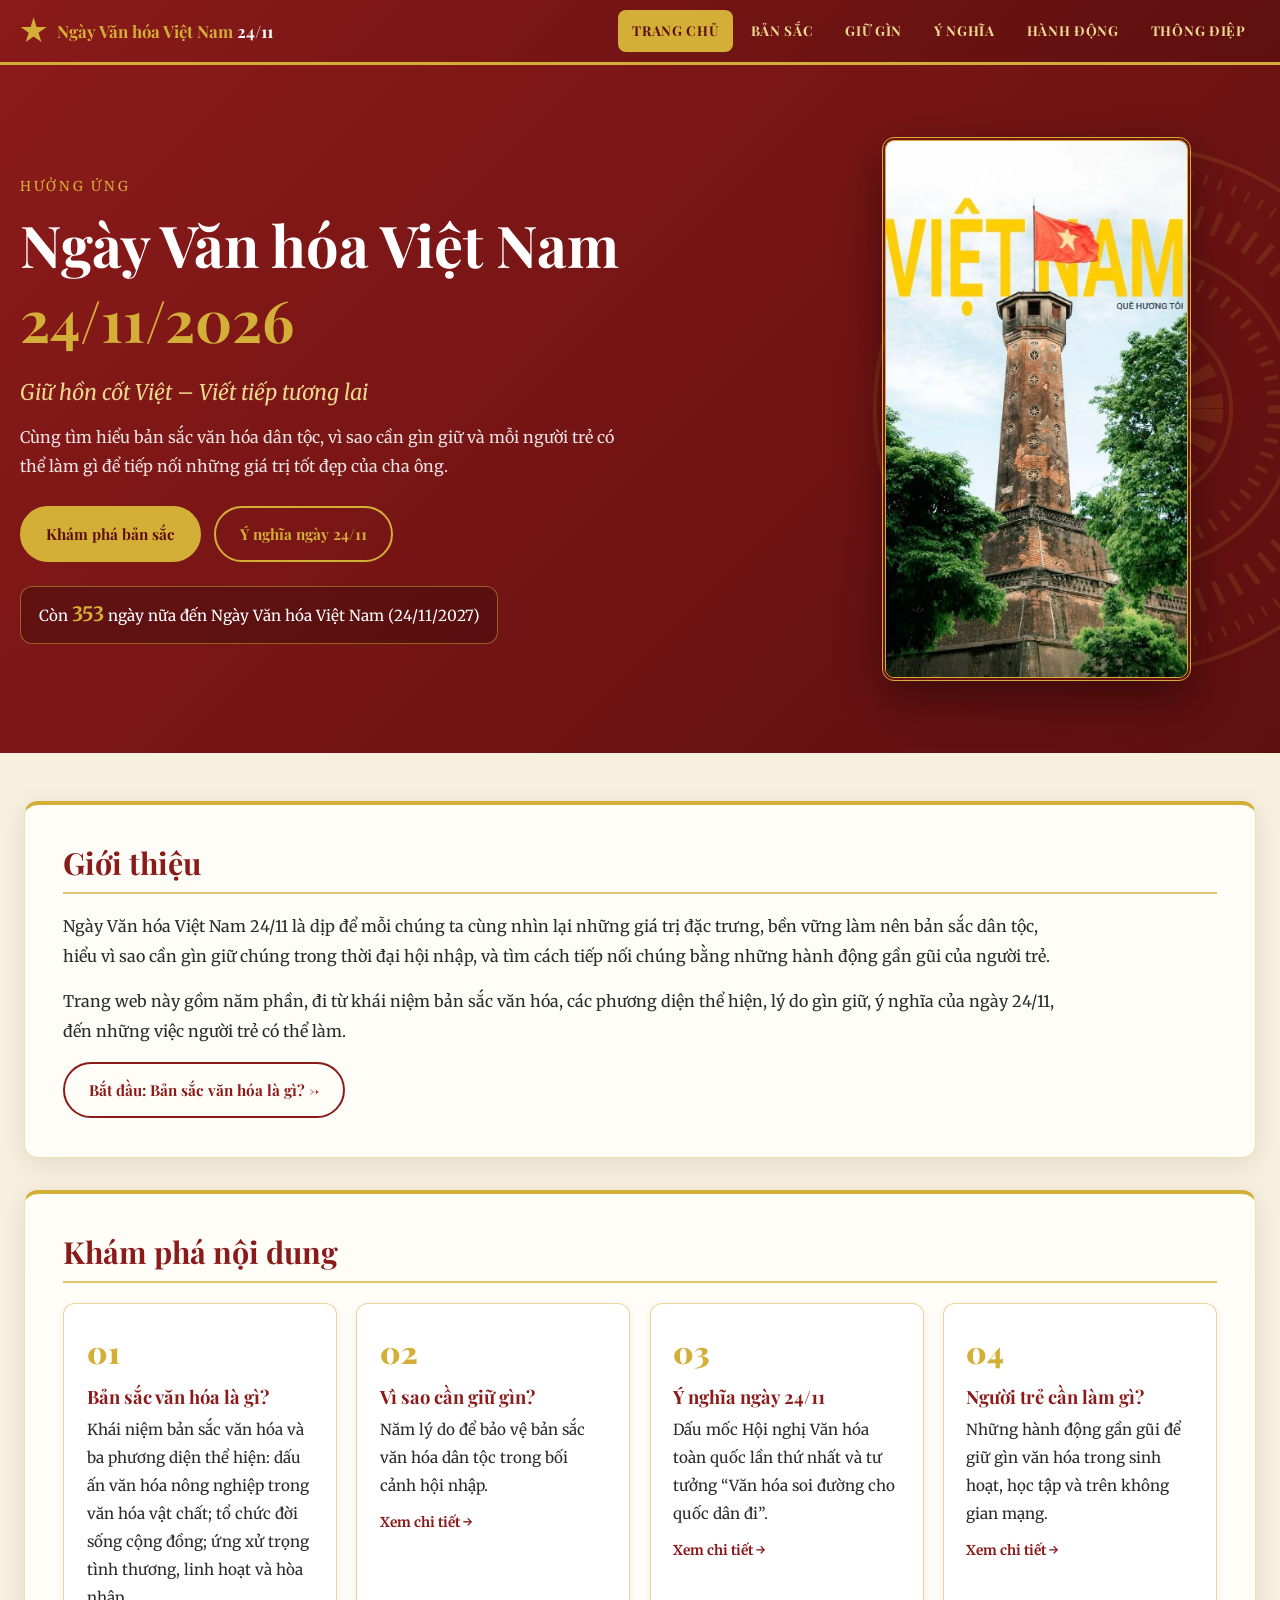
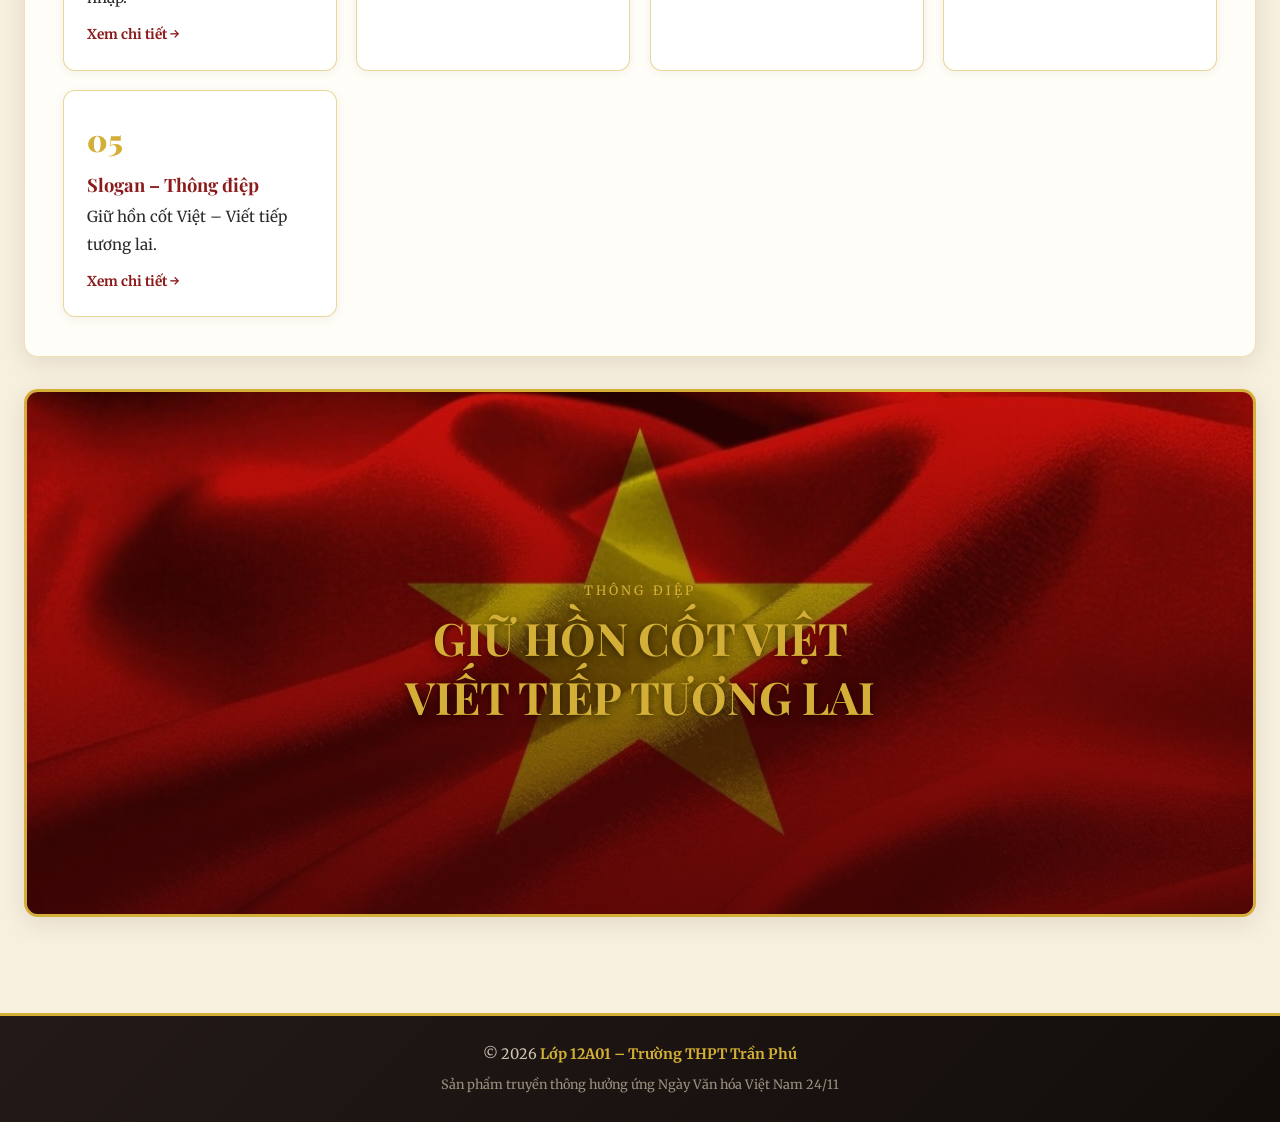
==== docs/index.html @ 418f4ef6 "Add files via upload" ====
<!DOCTYPE html>
<html lang="vi">
<head>
    <meta charset="UTF-8">
    <meta name="viewport" content="width=device-width, initial-scale=1, viewport-fit=cover">
    <meta name="theme-color" content="#8b1a1a">
    <meta name="description" content="Hưởng ứng Ngày Văn hóa Việt Nam 24/11/2026 – Giữ hồn cốt Việt, viết tiếp tương lai. Sản phẩm truyền thông của lớp 12A01, Trường THPT Trần Phú.">
    <meta property="og:title" content="Hưởng ứng Ngày Văn hóa Việt Nam 24/11/2026">
    <meta property="og:description" content="Giữ hồn cốt Việt – Viết tiếp tương lai">
    <title>Trang chủ | Ngày Văn hóa Việt Nam 24/11</title>
    <link rel="icon" href="data:image/svg+xml,%3Csvg xmlns='http://www.w3.org/2000/svg' viewBox='0 0 100 100'%3E%3Crect width='100' height='100' rx='18' fill='%23c8102e'/%3E%3Cpolygon fill='%23ffcd00' points='50,18 60,42 86,42 65,58 73,83 50,68 27,83 35,58 14,42 40,42'/%3E%3C/svg%3E">
    <link rel="preconnect" href="https://fonts.googleapis.com">
    <link rel="preconnect" href="https://fonts.gstatic.com" crossorigin>
    <link rel="stylesheet" href="https://fonts.googleapis.com/css2?family=Merriweather:ital,wght@0,300;0,400;0,700;1,400&family=Playfair+Display:wght@400;700;900&display=swap">
    <link rel="stylesheet" href="style.css">
    <script>document.documentElement.className+=' js';try{if(!sessionStorage.getItem('nvh-seen')){document.documentElement.className+=' loading';sessionStorage.setItem('nvh-seen','1');}}catch(e){}</script>
</head>
<body>
    <div class="page-loader" aria-hidden="true">
        <div class="loader-title">Ngày Văn hóa Việt Nam 24/11</div>
        <div class="loader-bar"><i></i></div>
    </div>
    <div class="progress"></div>

    <header class="site-header">
        <div class="nav-inner">
            <a class="brand" href="index.html"><span class="brand-mark" aria-hidden="true"></span><span>Ngày Văn hóa Việt Nam <b>24/11</b></span></a>
            <button class="nav-toggle" type="button" aria-label="Mở menu" aria-expanded="false" aria-controls="menu"><span></span><span></span><span></span></button>
            <nav id="menu" class="nav-menu" aria-label="Menu chính">
                <ul>
                    <li><a href="index.html" aria-current="page">Trang chủ</a></li>
                    <li><a href="ban-sac.html">Bản sắc</a></li>
                    <li><a href="giu-gin.html">Giữ gìn</a></li>
                    <li><a href="y-nghia.html">Ý nghĩa</a></li>
                    <li><a href="hanh-dong.html">Hành động</a></li>
                    <li><a href="thong-diep.html">Thông điệp</a></li>
                </ul>
            </nav>
        </div>
    </header>

    <main>
        <section class="hero">
            <div class="hero-inner">
                <div class="hero-text">
                    <p class="eyebrow">Hưởng ứng</p>
                    <h1>Ngày Văn hóa Việt Nam <span>24/11/2026</span></h1>
                    <p class="hero-slogan">Giữ hồn cốt Việt – Viết tiếp tương lai</p>
                    <p class="hero-desc">Cùng tìm hiểu bản sắc văn hóa dân tộc, vì sao cần gìn giữ và mỗi người trẻ có thể làm gì để tiếp nối những giá trị tốt đẹp của cha ông.</p>
                    <div class="hero-actions">
                        <a class="btn" href="ban-sac.html">Khám phá bản sắc</a>
                        <a class="btn btn-ghost" href="y-nghia.html">Ý nghĩa ngày 24/11</a>
                    </div>
                    <div class="countdown" id="countdown">Ngày Văn hóa Việt Nam – 24/11</div>
                </div>
                <figure class="hero-figure">
                    <img src="media/image31.jpg" width="736" height="1309" alt="Cột cờ Hà Nội và dòng chữ Việt Nam quê hương tôi" fetchpriority="high">
                </figure>
            </div>
        </section>

        <div class="wrap">
            <section class="panel reveal">
                <h2>Giới thiệu</h2>
                <div class="prose">
                    <p>Ngày Văn hóa Việt Nam 24/11 là dịp để mỗi chúng ta cùng nhìn lại những giá trị đặc trưng, bền vững làm nên bản sắc dân tộc, hiểu vì sao cần gìn giữ chúng trong thời đại hội nhập, và tìm cách tiếp nối chúng bằng những hành động gần gũi của người trẻ.</p>
                    <p>Trang web này gồm năm phần, đi từ khái niệm bản sắc văn hóa, các phương diện thể hiện, lý do gìn giữ, ý nghĩa của ngày 24/11, đến những việc người trẻ có thể làm.</p>
                </div>
                <p style="margin-top:1rem"><a class="btn btn-dark" href="ban-sac.html">Bắt đầu: Bản sắc văn hóa là gì? &rarr;</a></p>
            </section>

            <section class="panel reveal">
                <h2>Khám phá nội dung</h2>
                <div class="cards">
                    <a class="card" href="ban-sac.html">
                        <span class="num">01</span>
                        <h3>Bản sắc văn hóa là gì?</h3>
                        <p>Khái niệm bản sắc văn hóa và ba phương diện thể hiện: dấu ấn văn hóa nông nghiệp trong văn hóa vật chất; tổ chức đời sống cộng đồng; ứng xử trọng tình thương, linh hoạt và hòa nhập.</p>
                        <span class="more">Xem chi tiết &rarr;</span>
                    </a>
                    <a class="card" href="giu-gin.html">
                        <span class="num">02</span>
                        <h3>Vì sao cần giữ gìn?</h3>
                        <p>Năm lý do để bảo vệ bản sắc văn hóa dân tộc trong bối cảnh hội nhập.</p>
                        <span class="more">Xem chi tiết &rarr;</span>
                    </a>
                    <a class="card" href="y-nghia.html">
                        <span class="num">03</span>
                        <h3>Ý nghĩa ngày 24/11</h3>
                        <p>Dấu mốc Hội nghị Văn hóa toàn quốc lần thứ nhất và tư tưởng “Văn hóa soi đường cho quốc dân đi”.</p>
                        <span class="more">Xem chi tiết &rarr;</span>
                    </a>
                    <a class="card" href="hanh-dong.html">
                        <span class="num">04</span>
                        <h3>Người trẻ cần làm gì?</h3>
                        <p>Những hành động gần gũi để giữ gìn văn hóa trong sinh hoạt, học tập và trên không gian mạng.</p>
                        <span class="more">Xem chi tiết &rarr;</span>
                    </a>
                    <a class="card" href="thong-diep.html">
                        <span class="num">05</span>
                        <h3>Slogan – Thông điệp</h3>
                        <p>Giữ hồn cốt Việt – Viết tiếp tương lai.</p>
                        <span class="more">Xem chi tiết &rarr;</span>
                    </a>
                </div>
            </section>

            <div class="banner reveal">
                <img src="media/image27.jpg" width="1200" height="675" alt="Quốc kỳ Việt Nam" loading="lazy" decoding="async">
                <div class="banner-text">
                    <small>Thông điệp</small>
                    <strong>GIỮ HỒN CỐT VIỆT<br>VIẾT TIẾP TƯƠNG LAI</strong>
                </div>
            </div>
        </div>
    </main>

    <footer class="site-footer">
        <p>&copy; 2026 <strong>Lớp 12A01 – Trường THPT Trần Phú</strong></p>
        <p>Sản phẩm truyền thông hưởng ứng Ngày Văn hóa Việt Nam 24/11</p>
    </footer>

    <button class="scroll-top" type="button" aria-label="Lên đầu trang">&uarr;</button>
    <script src="script.js"></script>
</body>
</html>
---- docs/style.css ----
/* =========================================================
   NGÀY VĂN HÓA VIỆT NAM 24/11 – Trường THPT Trần Phú, 12A01
   Giao diện responsive: điện thoại · máy tính bảng · laptop · tivi
   ========================================================= */

:root {
    --red: #8b1a1a;
    --red-dark: #5e0f0f;
    --gold: #d4af37;
    --gold-soft: #ecd98f;
    --paper: #f7f0df;
    --card: #fffdf7;
    --ink: #2b2b2b;
    --muted: #6b6258;
    --radius: 14px;
    --shadow: 0 6px 24px rgba(60, 20, 10, .10);
    --ease: cubic-bezier(.4, 0, .2, 1);
    --drum: url("data:image/svg+xml,%3Csvg xmlns='http://www.w3.org/2000/svg' viewBox='0 0 400 400' fill='none' stroke='%23d4af37'%3E%3Ccircle cx='200' cy='200' r='192' stroke-width='3'/%3E%3Ccircle cx='200' cy='200' r='176' stroke-width='8' stroke-dasharray='2 9'/%3E%3Ccircle cx='200' cy='200' r='148' stroke-width='18' stroke-dasharray='4 10'/%3E%3Ccircle cx='200' cy='200' r='118' stroke-width='3'/%3E%3Ccircle cx='200' cy='200' r='102' stroke-width='10' stroke-dasharray='3 8'/%3E%3Ccircle cx='200' cy='200' r='70' stroke-width='3'/%3E%3Ccircle cx='200' cy='200' r='42' stroke-width='44' stroke-dasharray='7 9'/%3E%3C/svg%3E");
}

* { margin: 0; padding: 0; box-sizing: border-box; }

html {
    scroll-behavior: smooth;
    -webkit-text-size-adjust: 100%;
    font-size: 100%;
}
/* Màn hình lớn / tivi: phóng to chữ và khung nội dung theo rem */
@media (min-width: 1600px) { html { font-size: 112.5%; } }
@media (min-width: 2200px) { html { font-size: 137.5%; } }

body {
    font-family: 'Merriweather', Georgia, 'Times New Roman', serif;
    background: var(--paper);
    color: var(--ink);
    line-height: 1.85;
    overflow-x: hidden;
    min-height: 100vh;
    display: flex;
    flex-direction: column;
}
main { flex: 1 0 auto; }

img { max-width: 100%; height: auto; display: block; }
a { color: var(--red); }
::selection { background: var(--gold); color: var(--red-dark); }

h1, h2, h3 { font-family: 'Playfair Display', Georgia, serif; line-height: 1.3; }

/* ---------- Loader (chỉ hiện lần đầu vào web) ---------- */
.page-loader {
    display: none;
    position: fixed; inset: 0; z-index: 9999;
    flex-direction: column; align-items: center; justify-content: center; gap: 1.2rem;
    background: linear-gradient(135deg, var(--red), var(--red-dark));
    color: var(--gold);
    transition: opacity .5s var(--ease), visibility .5s;
}
.loading .page-loader { display: flex; }
.page-loader.hide { opacity: 0; visibility: hidden; }
.loader-title {
    font-family: 'Playfair Display', Georgia, serif;
    font-size: clamp(1.5rem, 5vw, 2.6rem);
    text-align: center; padding: 0 1rem;
}
.loader-bar { width: min(18rem, 70vw); height: 4px; background: rgba(212, 175, 55, .25); border-radius: 4px; overflow: hidden; }
.loader-bar i { display: block; height: 100%; width: 0; background: var(--gold); animation: load .9s var(--ease) forwards; }
@keyframes load { to { width: 100%; } }

/* ---------- Thanh tiến độ đọc ---------- */
.progress { position: fixed; top: 0; left: 0; height: 3px; width: 0; background: var(--gold); z-index: 2000; }

/* ---------- Header / Menu ---------- */
.site-header {
    position: sticky; top: 0; z-index: 1000;
    background: linear-gradient(135deg, var(--red), var(--red-dark));
    border-bottom: 3px solid var(--gold);
    transition: box-shadow .3s;
}
.site-header.scrolled { box-shadow: 0 6px 20px rgba(0, 0, 0, .35); }
.nav-inner {
    max-width: 80rem; margin: 0 auto;
    padding: .6rem 1.25rem;
    display: flex; align-items: center; justify-content: space-between; gap: 1rem;
}
.brand {
    display: flex; align-items: center; gap: .6rem;
    text-decoration: none; color: var(--gold);
    font-family: 'Playfair Display', Georgia, serif; font-weight: 700; font-size: 1.05rem;
    line-height: 1.2;
}
.brand b { color: #fff; }
.brand-mark {
    flex: none; width: 1.7rem; height: 1.7rem; background: var(--gold);
    clip-path: polygon(50% 0, 61% 35%, 98% 35%, 68% 57%, 79% 91%, 50% 70%, 21% 91%, 32% 57%, 2% 35%, 39% 35%);
}
.nav-menu ul { display: flex; gap: .2rem; list-style: none; }
.nav-menu a {
    display: block; text-decoration: none;
    color: var(--gold-soft);
    font-family: 'Playfair Display', Georgia, serif; font-weight: 700;
    font-size: .85rem; text-transform: uppercase; letter-spacing: .05em;
    padding: .55rem .9rem; border-radius: 8px;
    transition: background .3s, color .3s;
}
.nav-menu a:hover, .nav-menu a[aria-current="page"] { background: var(--gold); color: var(--red-dark); }

.nav-toggle {
    display: none; background: transparent; border: 0; cursor: pointer;
    padding: .6rem; border-radius: 8px;
}
.nav-toggle span { display: block; width: 24px; height: 3px; background: var(--gold); margin: 5px 0; border-radius: 3px; transition: transform .3s, opacity .3s; }
.nav-toggle.active span:nth-child(1) { transform: translateY(8px) rotate(45deg); }
.nav-toggle.active span:nth-child(2) { opacity: 0; }
.nav-toggle.active span:nth-child(3) { transform: translateY(-8px) rotate(-45deg); }

@media (max-width: 62rem) {
    .nav-toggle { display: block; }
    .nav-menu {
        position: absolute; left: 0; right: 0; top: 100%;
        background: var(--red-dark);
        border-bottom: 3px solid var(--gold);
        max-height: 0; overflow: hidden; visibility: hidden;
        transition: max-height .35s var(--ease), visibility .35s;
    }
    .nav-menu.open { max-height: 28rem; visibility: visible; }
    .nav-menu ul { flex-direction: column; padding: .6rem 1rem 1rem; }
    .nav-menu a { padding: .8rem 1rem; font-size: .95rem; }
}
/* Không có JavaScript: menu luôn hiển thị */
html:not(.js) .nav-inner { flex-wrap: wrap; }
html:not(.js) .nav-toggle { display: none; }
html:not(.js) .nav-menu { position: static; max-height: none; visibility: visible; }

/* ---------- Hero trang chủ ---------- */
.hero, .page-head {
    position: relative; overflow: hidden; color: #fff;
    background: linear-gradient(135deg, var(--red) 0%, var(--red-dark) 100%);
}
.hero::before, .page-head::before {
    content: ""; position: absolute; pointer-events: none;
    right: -8rem; top: 50%; width: 34rem; height: 34rem; transform: translateY(-50%);
    background: var(--drum) center / contain no-repeat; opacity: .13;
}
.hero { padding: clamp(2rem, 6vw, 4.5rem) 1.25rem; }
.hero-inner {
    position: relative; max-width: 80rem; margin: 0 auto;
    display: grid; grid-template-columns: 1.25fr .75fr; align-items: center; gap: clamp(1.5rem, 4vw, 3rem);
}
.eyebrow { color: var(--gold); text-transform: uppercase; letter-spacing: .2em; font-size: .85rem; margin-bottom: .5rem; }
.hero h1 { font-size: clamp(2rem, 5.2vw, 3.6rem); color: #fff; }
.hero h1 span { display: block; color: var(--gold); }
.hero-slogan { margin: 1rem 0 .6rem; font-style: italic; color: var(--gold-soft); font-size: clamp(1.05rem, 2.2vw, 1.35rem); }
.hero-desc { color: rgba(255, 255, 255, .88); max-width: 38rem; }
.hero-actions { display: flex; flex-wrap: wrap; gap: .8rem; margin-top: 1.5rem; }
.countdown {
    display: inline-block; margin-top: 1.5rem;
    padding: .6rem 1.1rem; border-radius: 12px;
    background: rgba(0, 0, 0, .22); border: 1px solid rgba(212, 175, 55, .5);
    font-size: .95rem;
}
.countdown b { color: var(--gold); font-size: 1.3em; }
.hero-figure { justify-self: center; }
.hero-figure img {
    width: auto; max-width: 100%; max-height: min(34rem, 70vh);
    border: 4px double var(--gold); border-radius: 12px;
    box-shadow: 0 18px 45px rgba(0, 0, 0, .4);
}
@media (max-width: 52rem) {
    .hero-inner { grid-template-columns: 1fr; text-align: center; }
    .hero-desc { margin-inline: auto; }
    .hero-actions { justify-content: center; }
    .hero-figure { order: 2; }
    .hero-figure img { max-height: 26rem; }
}

.btn {
    display: inline-block; text-decoration: none; cursor: pointer;
    padding: .75rem 1.5rem; border-radius: 999px;
    background: var(--gold); color: var(--red-dark); border: 2px solid var(--gold);
    font-family: 'Playfair Display', Georgia, serif; font-weight: 700; font-size: .95rem;
    transition: transform .3s var(--ease), background .3s, color .3s, box-shadow .3s;
}
.btn:hover { transform: translateY(-2px); box-shadow: 0 6px 16px rgba(0, 0, 0, .25); }
.btn-ghost { background: transparent; color: var(--gold); }
.btn-ghost:hover { background: var(--gold); color: var(--red-dark); }
.btn-dark { background: transparent; color: var(--red); border-color: var(--red); }
.btn-dark:hover { background: var(--red); color: var(--gold); }

/* ---------- Đầu trang con ---------- */
.page-head { text-align: center; padding: clamp(2rem, 5vw, 3.5rem) 1.25rem; }
.page-head::before { width: 24rem; height: 24rem; right: -6rem; }
.page-head > * { position: relative; }
.page-head h1 { font-size: clamp(1.8rem, 4.6vw, 3rem); color: #fff; }
.page-head h1::after {
    content: ""; display: block; width: 6rem; height: 3px; margin: .7rem auto 0;
    background: linear-gradient(90deg, transparent, var(--gold), transparent);
}
.page-head p { margin-top: .8rem; color: var(--gold-soft); font-style: italic; }

/* ---------- Khung nội dung ---------- */
.wrap { max-width: 80rem; margin: 0 auto; padding: clamp(1.4rem, 4vw, 3rem) clamp(.8rem, 3vw, 1.5rem); }
.panel {
    background: var(--card);
    border: 1px solid rgba(212, 175, 55, .35); border-top: 4px solid var(--gold);
    border-radius: var(--radius); box-shadow: var(--shadow);
    padding: clamp(1.1rem, 3.5vw, 2.4rem);
    margin-bottom: clamp(1.2rem, 3vw, 2rem);
    scroll-margin-top: 5rem;
}
.panel h2 {
    display: flex; align-items: center; gap: .7rem;
    color: var(--red); font-size: clamp(1.3rem, 3vw, 1.9rem);
    padding-bottom: .6rem; margin-bottom: 1.1rem;
    border-bottom: 2px solid rgba(212, 175, 55, .7);
}
.panel h3 { color: var(--red); font-size: 1.15rem; margin-bottom: .5rem; }
.panel p { margin-bottom: 1rem; }
.panel p:last-child { margin-bottom: 0; }
.prose { max-width: 62rem; }
.badge {
    flex: none; display: inline-grid; place-items: center;
    width: 2.4rem; height: 2.4rem; border-radius: 50%;
    background: var(--red); color: var(--gold);
    font-family: 'Playfair Display', Georgia, serif; font-weight: 700; font-size: 1rem;
}

.chips { display: flex; flex-wrap: wrap; gap: .6rem; margin-bottom: 1.4rem; }
.chips a {
    text-decoration: none; font-size: .9rem; padding: .45rem 1rem; border-radius: 999px;
    border: 1.5px solid var(--gold); color: var(--red); background: #fff;
    transition: background .3s, color .3s;
}
.chips a:hover { background: var(--red); color: var(--gold); }

.quote {
    border-left: 4px solid var(--red); border-radius: 0 10px 10px 0;
    background: linear-gradient(90deg, rgba(139, 26, 26, .07), transparent);
    padding: 1rem 1.4rem; margin: 1.3rem 0; font-style: italic;
}

/* ---------- Thẻ ---------- */
.cards { display: grid; grid-template-columns: repeat(auto-fit, minmax(min(100%, 17rem), 1fr)); gap: 1.2rem; margin-top: 1.2rem; }
.card {
    position: relative; background: #fff; color: inherit; text-decoration: none;
    border: 1px solid rgba(212, 175, 55, .5); border-radius: 12px;
    padding: 1.3rem 1.4rem; box-shadow: 0 2px 10px rgba(60, 20, 10, .06);
    transition: transform .3s var(--ease), box-shadow .3s, border-color .3s;
}
.card:hover { transform: translateY(-3px); box-shadow: 0 10px 26px rgba(60, 20, 10, .14); border-color: var(--red); }
.card .num {
    display: block; margin-bottom: .3rem;
    font-family: 'Playfair Display', Georgia, serif; font-weight: 900; font-size: 1.9rem; color: var(--gold);
}
.card h3 { margin-bottom: .4rem; }
.card p { font-size: .95rem; margin: 0; }
.card .more { display: inline-block; margin-top: .6rem; font-size: .85rem; font-weight: 700; color: var(--red); }

.checks { list-style: none; display: grid; gap: .8rem; margin-top: 1rem; }
.checks li { position: relative; padding-left: 1.9rem; }
.checks li::before {
    content: ""; position: absolute; left: .2rem; top: .75em;
    width: .6rem; height: .6rem; background: var(--gold); transform: rotate(45deg);
}

/* ---------- Thư viện ảnh: không cắt, không méo, mọi tỉ lệ ---------- */
.gallery { display: flex; flex-wrap: wrap; justify-content: center; gap: .9rem; margin: 1.3rem 0 .4rem; }
.gallery figure {
    --r: 1.5;                               /* tỉ lệ rộng/cao, đặt trong HTML */
    flex: calc(var(--r) * 100) 1 calc(var(--r) * 11rem);
    max-width: calc(var(--r) * 26rem);
    min-width: 0; margin: 0; position: relative; overflow: hidden;
    border: 2px solid rgba(212, 175, 55, .65); border-radius: 10px;
    background: #eadfc6; box-shadow: 0 4px 14px rgba(60, 20, 10, .12);
    cursor: zoom-in;
}
.gallery.big figure { max-width: calc(var(--r) * 34rem); }
.gallery figure img { width: 100%; height: auto; transition: transform .5s var(--ease); }
.gallery figure::after {
    content: "⤢"; position: absolute; right: .5rem; bottom: .5rem;
    width: 1.9rem; height: 1.9rem; display: grid; place-items: center;
    background: rgba(94, 15, 15, .75); color: var(--gold); border-radius: 50%; font-size: 1rem;
    opacity: 0; transition: opacity .3s;
}
@media (hover: hover) {
    .gallery figure:hover img { transform: scale(1.03); }
    .gallery figure:hover::after { opacity: 1; }
}
@media (max-width: 40rem) {
    .gallery { gap: .6rem; }
    .gallery figure { flex-basis: calc(var(--r) * 8rem); }
}
.gallery figure.broken { min-height: 8rem; display: flex; align-items: center; justify-content: center; }
.gallery figure.broken img { display: none; }
.gallery figure.broken::before { content: "Không tải được ảnh"; color: var(--muted); font-size: .85rem; padding: 1rem; }

.note { font-size: .85rem; color: var(--muted); text-align: center; font-style: italic; margin-top: .6rem; }

/* ---------- Banner slogan ---------- */
.banner {
    position: relative; overflow: hidden; border-radius: var(--radius);
    aspect-ratio: 21 / 9; box-shadow: var(--shadow); border: 3px solid var(--gold);
    margin-bottom: clamp(1.2rem, 3vw, 2rem);
}
.banner img { width: 100%; height: 100%; object-fit: cover; }
.banner::after { content: ""; position: absolute; inset: 0; background: linear-gradient(to top, rgba(60, 5, 5, .78), rgba(60, 5, 5, .25)); }
.banner-text {
    position: absolute; inset: 0; z-index: 1; display: flex; flex-direction: column;
    align-items: center; justify-content: center; text-align: center; padding: 1rem; color: #fff;
}
.banner-text small { color: var(--gold); letter-spacing: .25em; text-transform: uppercase; font-size: .8rem; }
.banner-text strong {
    font-family: 'Playfair Display', Georgia, serif; font-size: clamp(1.3rem, 4.2vw, 2.8rem);
    color: var(--gold); text-shadow: 0 2px 10px rgba(0, 0, 0, .6); line-height: 1.3; margin-top: .4rem;
}
@media (max-width: 40rem) { .banner { aspect-ratio: 4 / 3; } }

.slogan-box {
    text-align: center; color: #fff; border: 3px solid var(--gold); border-radius: var(--radius);
    background: linear-gradient(135deg, var(--red), var(--red-dark));
    padding: clamp(1.5rem, 5vw, 3rem); margin-bottom: clamp(1.2rem, 3vw, 2rem); box-shadow: var(--shadow);
    position: relative; overflow: hidden;
}
.slogan-box::before { content: ""; position: absolute; inset: 0; background: var(--drum) center / auto 160% no-repeat; opacity: .1; }
.slogan-box > * { position: relative; }
.slogan-box small { color: var(--gold-soft); letter-spacing: .25em; text-transform: uppercase; font-size: .8rem; }
.slogan-box strong {
    display: block; margin-top: .6rem; color: var(--gold);
    font-family: 'Playfair Display', Georgia, serif; font-size: clamp(1.5rem, 5vw, 3.2rem); line-height: 1.3;
}

/* ---------- Chuyển trang ---------- */
.pager { display: flex; justify-content: space-between; flex-wrap: wrap; gap: .8rem; margin-top: .5rem; }

/* ---------- Footer ---------- */
.site-footer {
    flex-shrink: 0; text-align: center; color: #cfc6b4;
    background: linear-gradient(135deg, #231a17, #120d0b);
    border-top: 3px solid var(--gold); padding: 1.6rem 1rem; font-size: .9rem; margin-top: 1rem;
}
.site-footer strong { color: var(--gold); }
.site-footer p + p { margin-top: .3rem; font-size: .8rem; color: #9a9080; }

/* ---------- Nút lên đầu trang ---------- */
.scroll-top {
    position: fixed; right: 1.2rem; bottom: 1.2rem; z-index: 900;
    width: 2.9rem; height: 2.9rem; border-radius: 50%; cursor: pointer;
    background: var(--red); color: var(--gold); border: 2px solid var(--gold);
    font-size: 1.3rem; line-height: 1; box-shadow: 0 4px 14px rgba(0, 0, 0, .3);
    opacity: 0; visibility: hidden; transform: translateY(10px);
    transition: opacity .3s, visibility .3s, transform .3s, background .3s, color .3s;
}
.scroll-top.visible { opacity: 1; visibility: visible; transform: none; }
.scroll-top:hover { background: var(--gold); color: var(--red); }

/* ---------- Xem ảnh phóng to ---------- */
.lightbox {
    position: fixed; inset: 0; z-index: 3000; display: none;
    align-items: center; justify-content: center;
    background: rgba(20, 8, 6, .93); padding: 3.5rem 1rem 3rem;
}
.lightbox.open { display: flex; }
.lightbox img {
    width: auto; height: auto; max-width: 100%;
    max-height: calc(100vh - 7rem); max-height: calc(100dvh - 7rem);
    object-fit: contain; border: 3px solid var(--gold); border-radius: 6px; background: #000;
}
.lb-btn {
    position: absolute; width: 3rem; height: 3rem; border-radius: 50%; cursor: pointer;
    background: rgba(94, 15, 15, .85); color: var(--gold); border: 2px solid var(--gold);
    font-size: 1.6rem; line-height: 1; display: grid; place-items: center;
    transition: background .3s, color .3s;
}
.lb-btn:hover { background: var(--gold); color: var(--red-dark); }
.lb-close { top: .8rem; right: .8rem; }
.lb-prev { left: .8rem; top: 50%; transform: translateY(-50%); }
.lb-next { right: .8rem; top: 50%; transform: translateY(-50%); }
.lb-count { position: absolute; bottom: .9rem; left: 0; right: 0; text-align: center; color: var(--gold-soft); font-size: .9rem; }
@media (max-width: 40rem) {
    .lb-prev, .lb-next { top: auto; bottom: .6rem; transform: none; width: 2.6rem; height: 2.6rem; }
    .lb-prev { left: 1rem; } .lb-next { right: 1rem; }
}

/* ---------- Hiệu ứng hiện dần (nhẹ, chỉ khi có JS) ---------- */
.js .reveal { opacity: 0; transform: translateY(16px); transition: opacity .7s var(--ease), transform .7s var(--ease); }
.js .reveal.in { opacity: 1; transform: none; }

@media (prefers-reduced-motion: reduce) {
    html { scroll-behavior: auto; }
    *, *::before, *::after { animation-duration: .01ms !important; transition-duration: .01ms !important; }
    .js .reveal { opacity: 1; transform: none; }
}

@media print {
    .site-header, .progress, .scroll-top, .page-loader, .lightbox { display: none !important; }
    .js .reveal { opacity: 1; transform: none; }
}
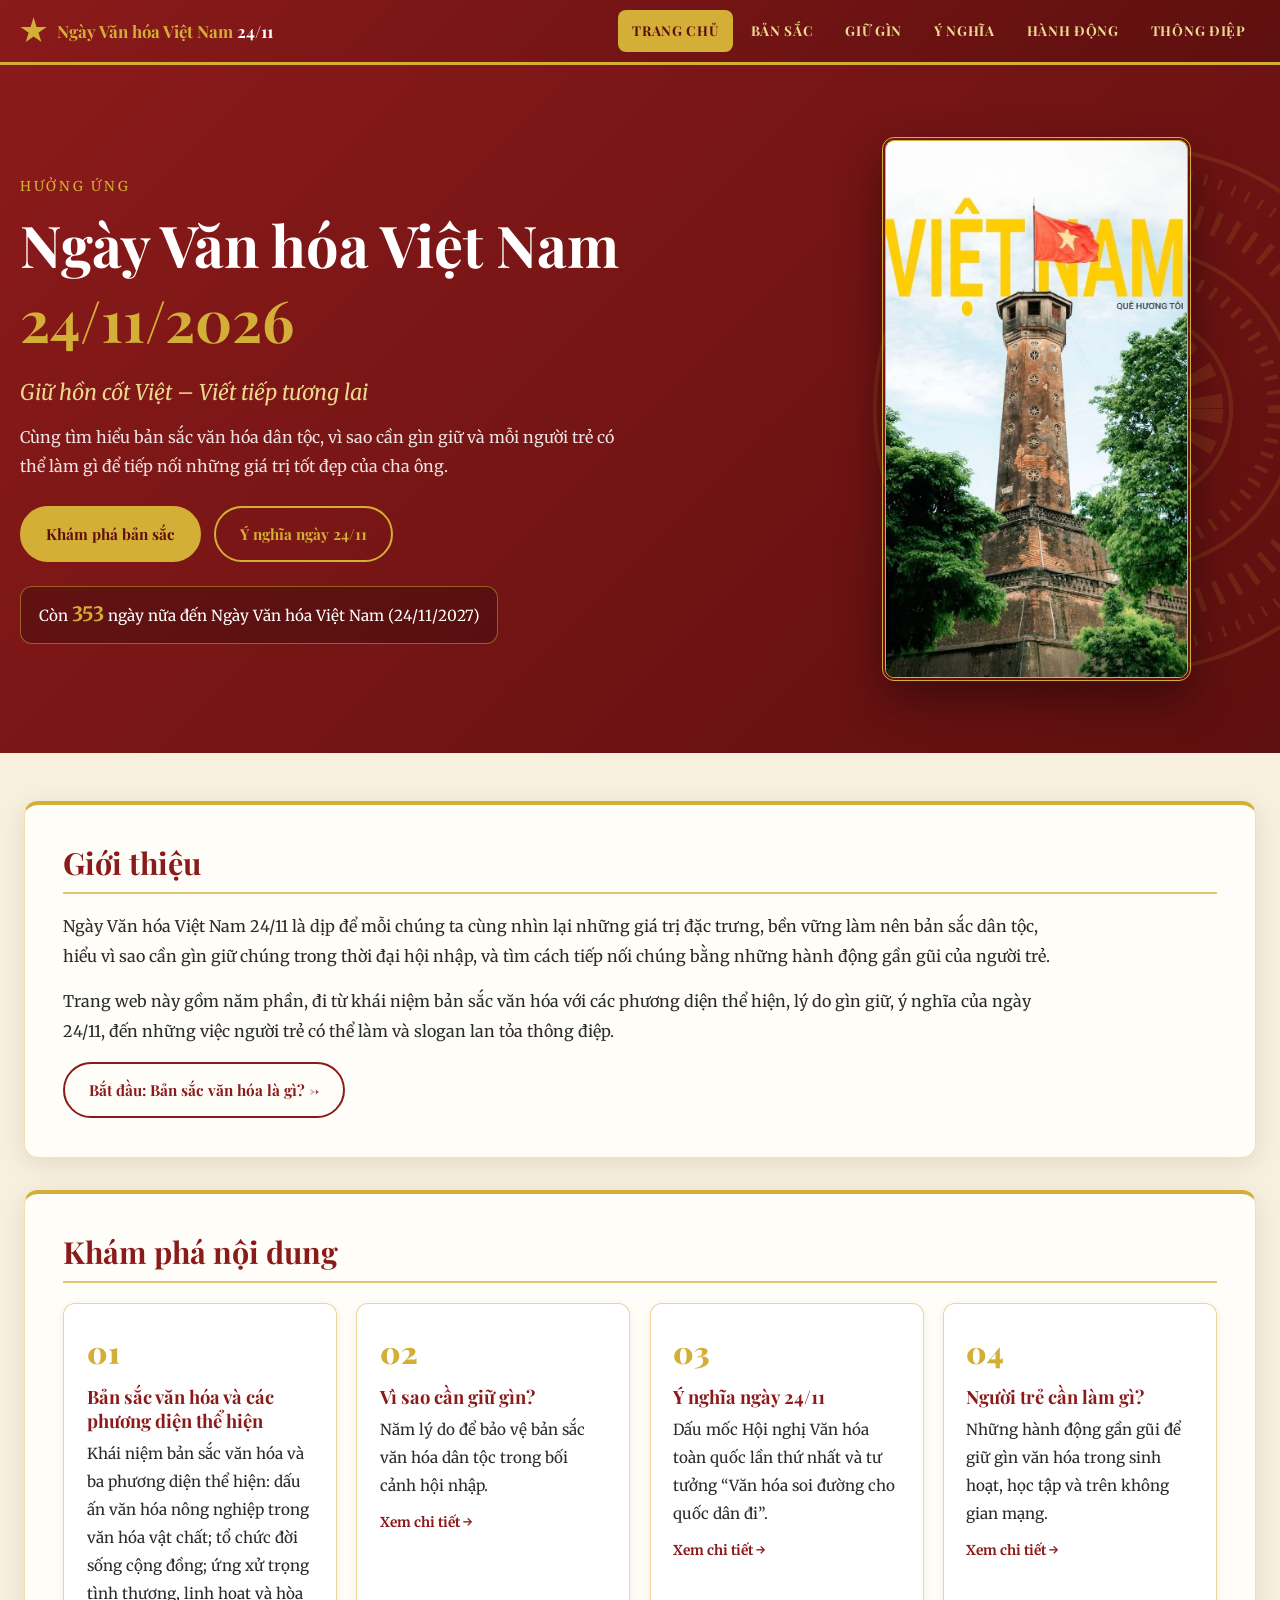
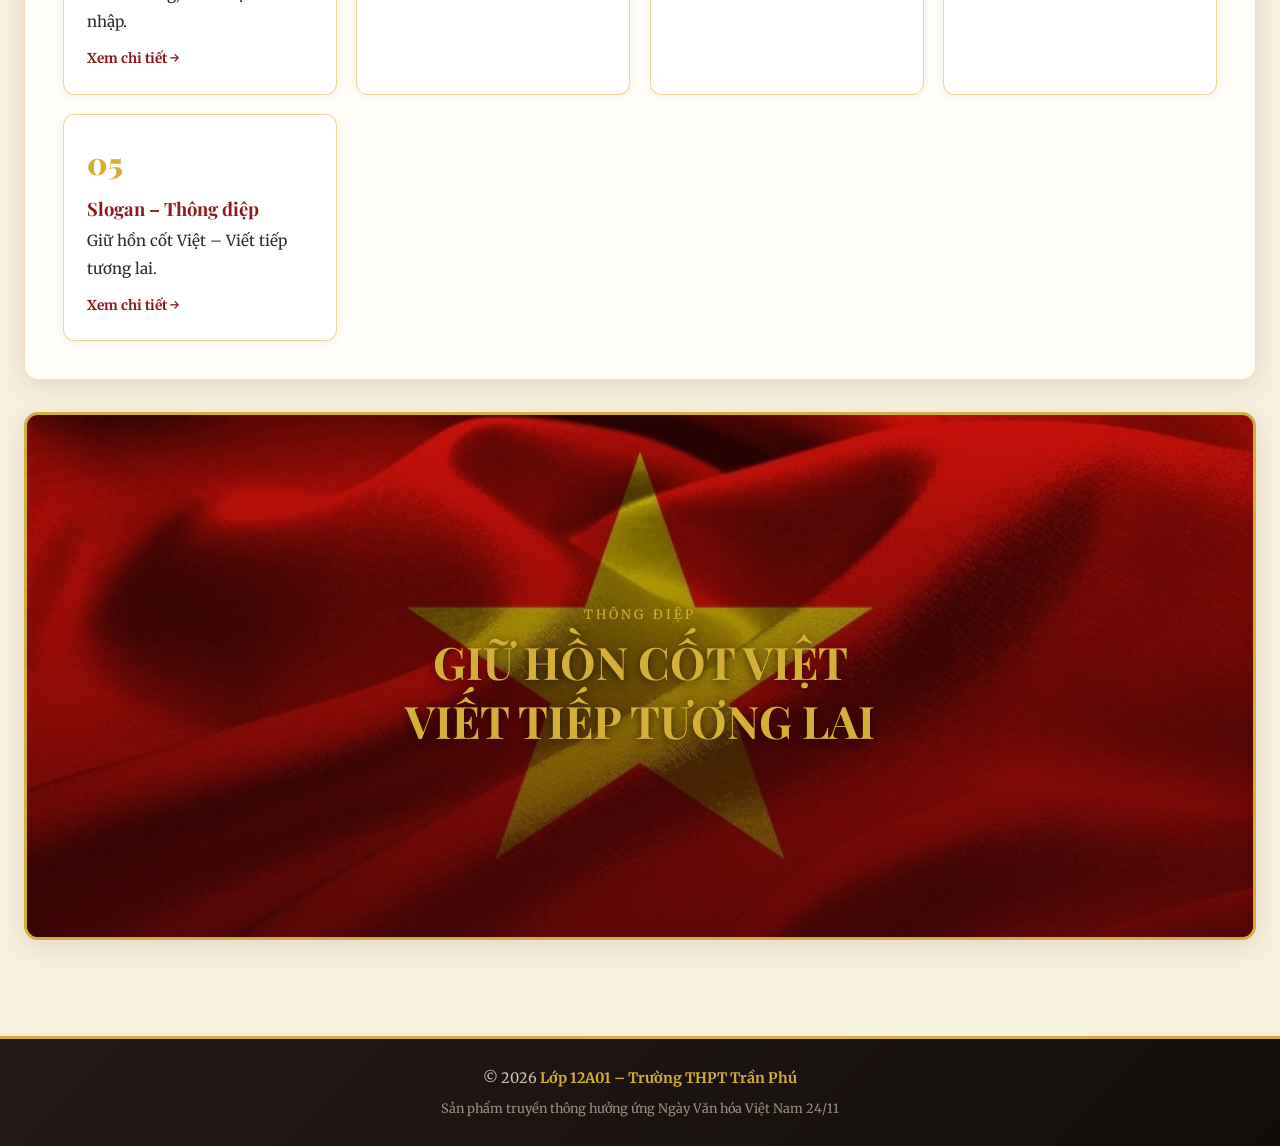
==== commit efc455d9: "Update index.html" ====
--- a/docs/index.html
+++ b/docs/index.html
@@ -64,7 +64,7 @@
                 <h2>Giới thiệu</h2>
                 <div class="prose">
                     <p>Ngày Văn hóa Việt Nam 24/11 là dịp để mỗi chúng ta cùng nhìn lại những giá trị đặc trưng, bền vững làm nên bản sắc dân tộc, hiểu vì sao cần gìn giữ chúng trong thời đại hội nhập, và tìm cách tiếp nối chúng bằng những hành động gần gũi của người trẻ.</p>
-                    <p>Trang web này gồm năm phần, đi từ khái niệm bản sắc văn hóa, các phương diện thể hiện, lý do gìn giữ, ý nghĩa của ngày 24/11, đến những việc người trẻ có thể làm.</p>
+                    <p>Trang web này gồm năm phần, đi từ khái niệm bản sắc văn hóa với các phương diện thể hiện, lý do gìn giữ, ý nghĩa của ngày 24/11, đến những việc người trẻ có thể làm và slogan lan tỏa thông điệp.</p>
                 </div>
                 <p style="margin-top:1rem"><a class="btn btn-dark" href="ban-sac.html">Bắt đầu: Bản sắc văn hóa là gì? &rarr;</a></p>
             </section>
@@ -74,7 +74,7 @@
                 <div class="cards">
                     <a class="card" href="ban-sac.html">
                         <span class="num">01</span>
-                        <h3>Bản sắc văn hóa là gì?</h3>
+                        <h3>Bản sắc văn hóa và các phương diện thể hiện</h3>
                         <p>Khái niệm bản sắc văn hóa và ba phương diện thể hiện: dấu ấn văn hóa nông nghiệp trong văn hóa vật chất; tổ chức đời sống cộng đồng; ứng xử trọng tình thương, linh hoạt và hòa nhập.</p>
                         <span class="more">Xem chi tiết &rarr;</span>
                     </a>
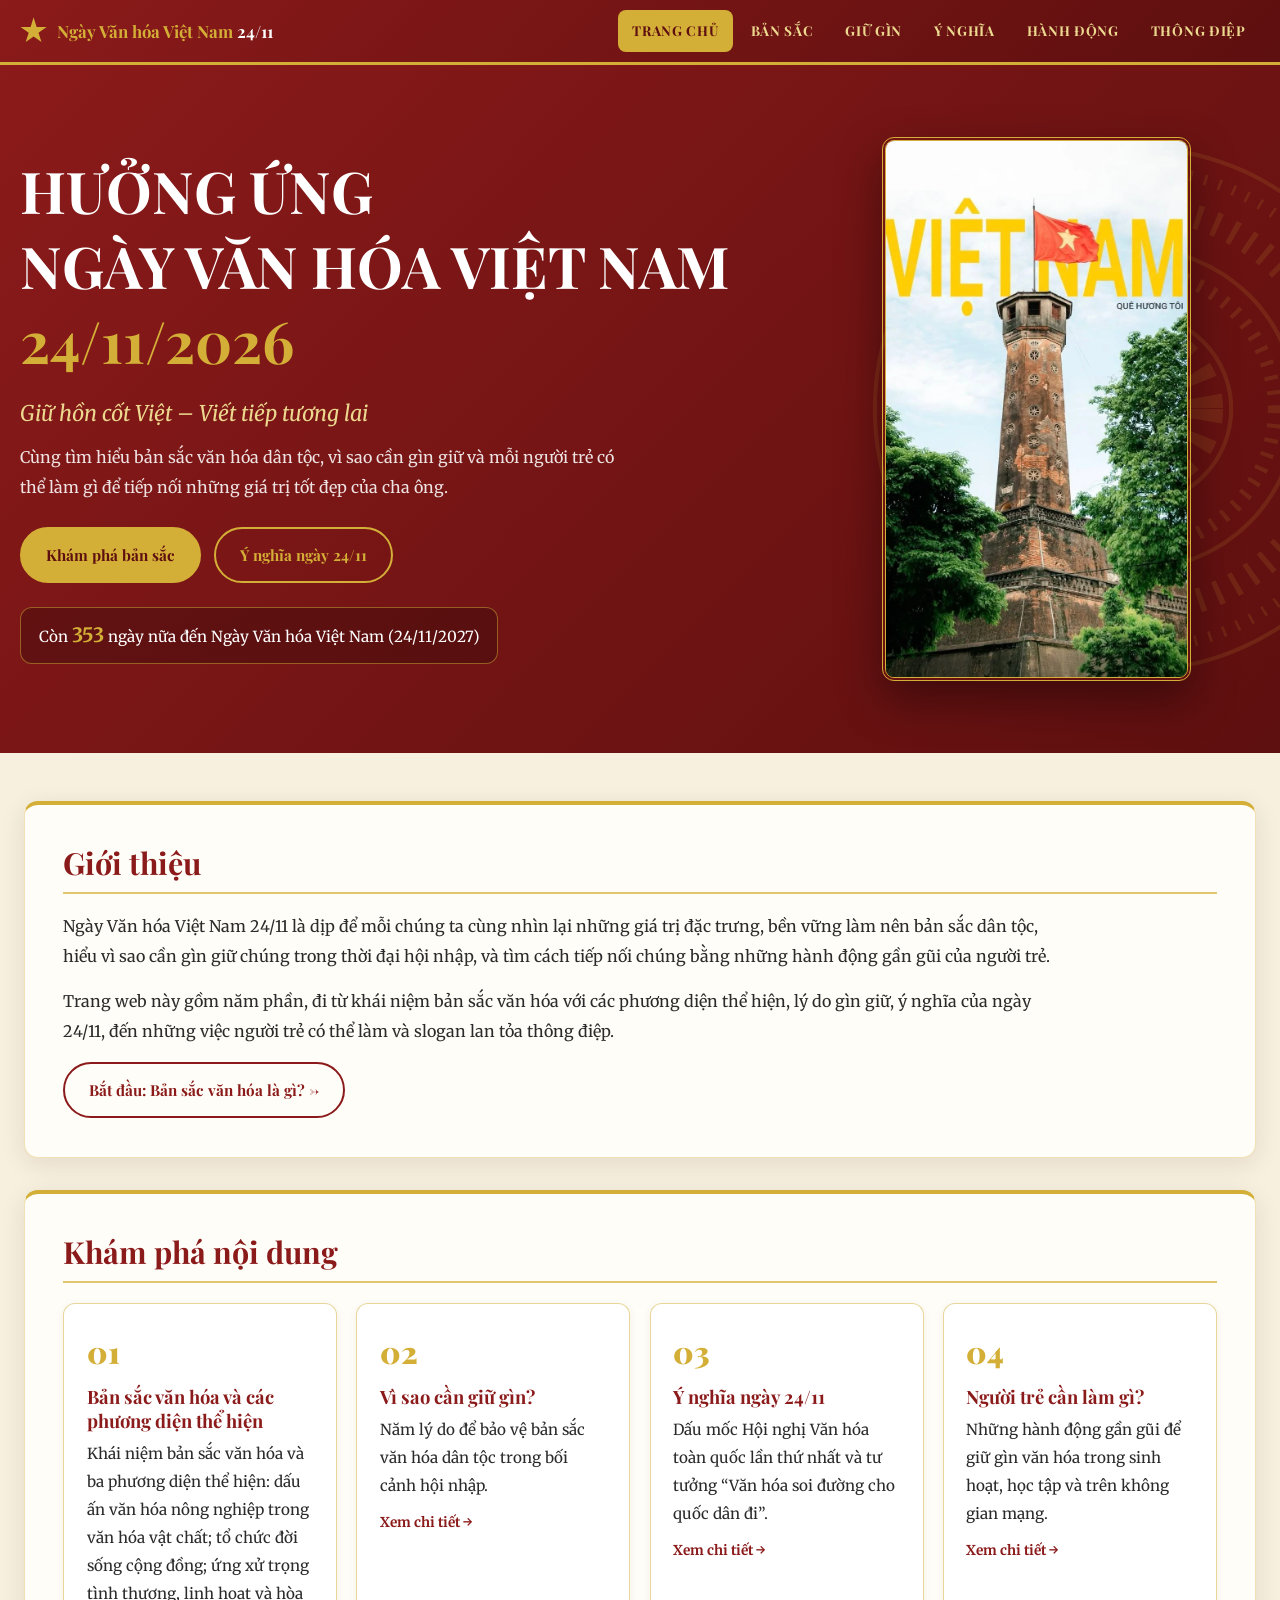
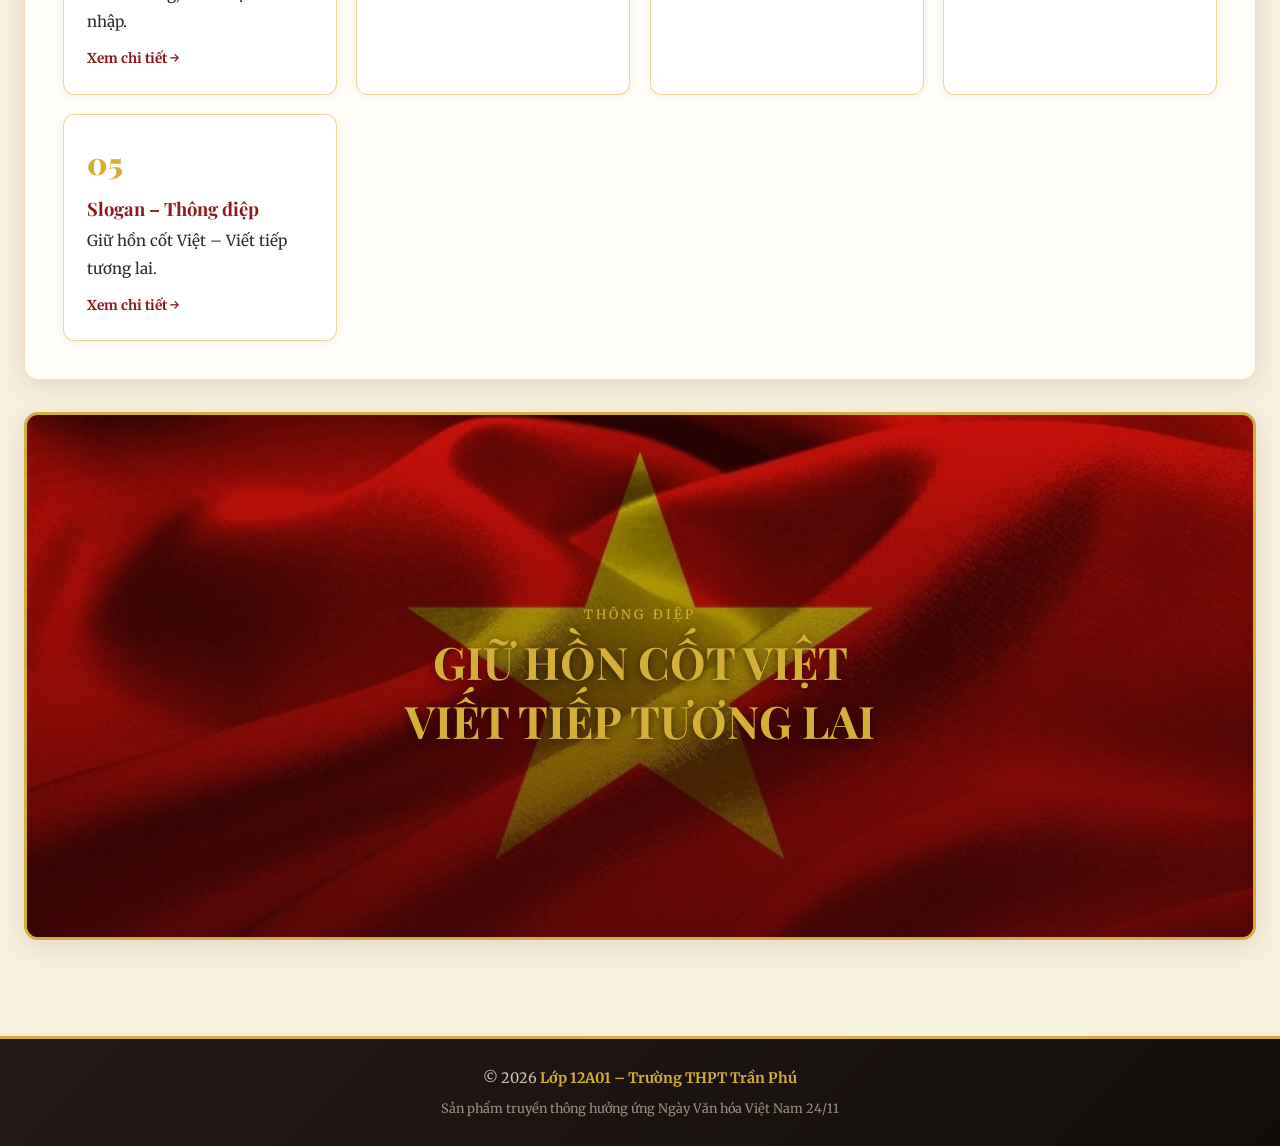
==== commit 3f7643e9: "Update index.html" ====
--- a/docs/index.html
+++ b/docs/index.html
@@ -43,8 +43,8 @@
         <section class="hero">
             <div class="hero-inner">
                 <div class="hero-text">
-                    <p class="eyebrow">Hưởng ứng</p>
-                    <h1>Ngày Văn hóa Việt Nam <span>24/11/2026</span></h1>
+                    <h1>HƯỞNG ỨNG</h1>
+                    <h1>NGÀY VĂN HÓA VIỆT NAM <span>24/11/2026</span></h1>
                     <p class="hero-slogan">Giữ hồn cốt Việt – Viết tiếp tương lai</p>
                     <p class="hero-desc">Cùng tìm hiểu bản sắc văn hóa dân tộc, vì sao cần gìn giữ và mỗi người trẻ có thể làm gì để tiếp nối những giá trị tốt đẹp của cha ông.</p>
                     <div class="hero-actions">
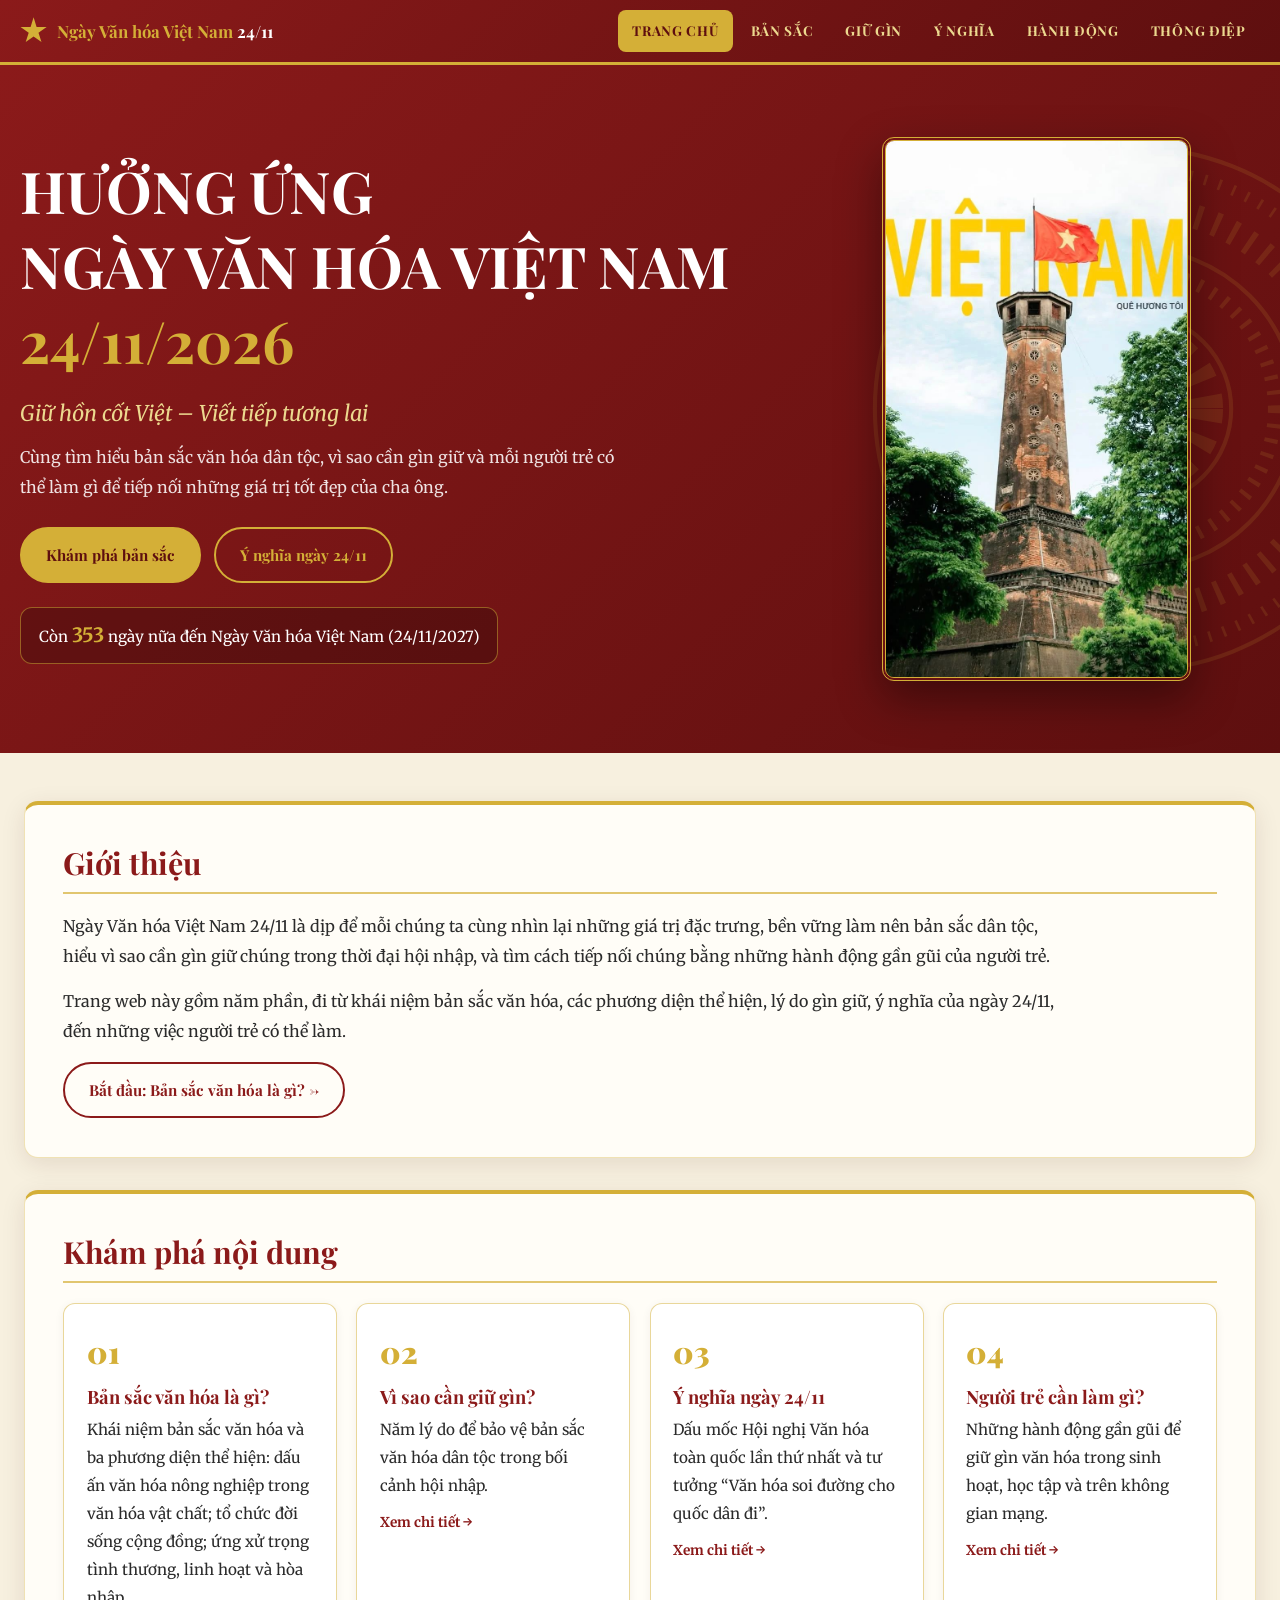
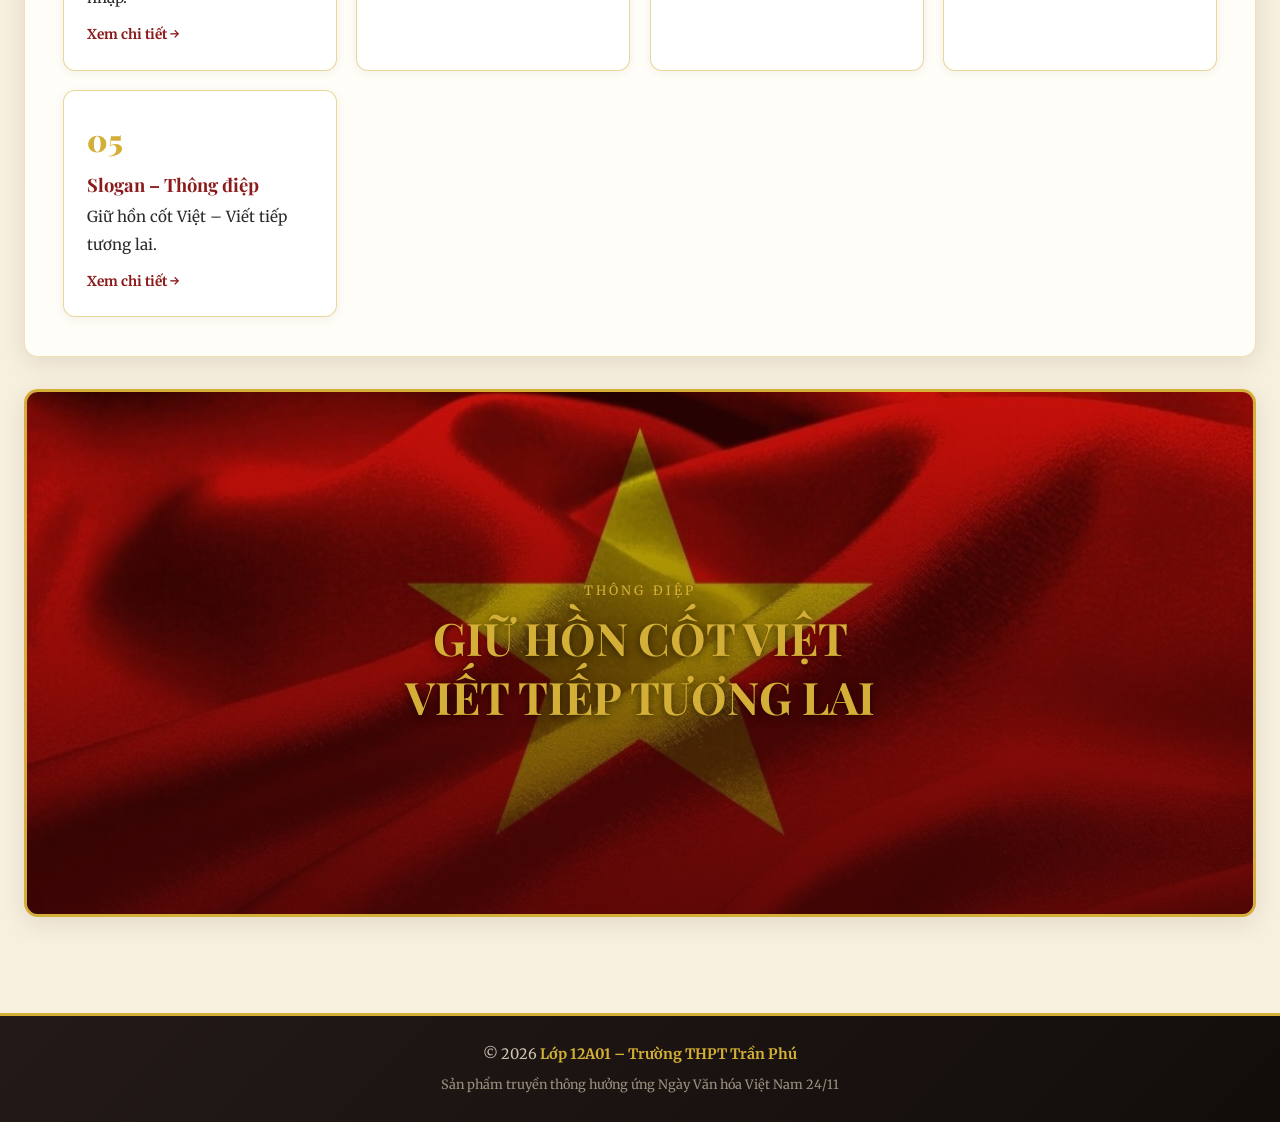
==== commit 378dbe58: "Add files via upload" ====
--- a/docs/index.html
+++ b/docs/index.html
@@ -64,7 +64,7 @@
                 <h2>Giới thiệu</h2>
                 <div class="prose">
                     <p>Ngày Văn hóa Việt Nam 24/11 là dịp để mỗi chúng ta cùng nhìn lại những giá trị đặc trưng, bền vững làm nên bản sắc dân tộc, hiểu vì sao cần gìn giữ chúng trong thời đại hội nhập, và tìm cách tiếp nối chúng bằng những hành động gần gũi của người trẻ.</p>
-                    <p>Trang web này gồm năm phần, đi từ khái niệm bản sắc văn hóa với các phương diện thể hiện, lý do gìn giữ, ý nghĩa của ngày 24/11, đến những việc người trẻ có thể làm và slogan lan tỏa thông điệp.</p>
+                    <p>Trang web này gồm năm phần, đi từ khái niệm bản sắc văn hóa, các phương diện thể hiện, lý do gìn giữ, ý nghĩa của ngày 24/11, đến những việc người trẻ có thể làm.</p>
                 </div>
                 <p style="margin-top:1rem"><a class="btn btn-dark" href="ban-sac.html">Bắt đầu: Bản sắc văn hóa là gì? &rarr;</a></p>
             </section>
@@ -74,7 +74,7 @@
                 <div class="cards">
                     <a class="card" href="ban-sac.html">
                         <span class="num">01</span>
-                        <h3>Bản sắc văn hóa và các phương diện thể hiện</h3>
+                        <h3>Bản sắc văn hóa là gì?</h3>
                         <p>Khái niệm bản sắc văn hóa và ba phương diện thể hiện: dấu ấn văn hóa nông nghiệp trong văn hóa vật chất; tổ chức đời sống cộng đồng; ứng xử trọng tình thương, linh hoạt và hòa nhập.</p>
                         <span class="more">Xem chi tiết &rarr;</span>
                     </a>
--- a/docs/style.css
+++ b/docs/style.css
@@ -294,6 +294,17 @@
 .gallery figure.broken img { display: none; }
 .gallery figure.broken::before { content: "Không tải được ảnh"; color: var(--muted); font-size: .85rem; padding: 1rem; }
 
+/* Thư viện dạng hàng: mỗi hàng đúng 3 ảnh, cùng chiều cao, không cắt ảnh */
+.gallery.rows { display: block; margin: 1.3rem 0 .4rem; }
+.gallery.rows .row { display: flex; gap: .9rem; margin-bottom: .9rem; }
+.gallery.rows .row:last-child { margin-bottom: 0; }
+.gallery.rows figure { flex: var(--r) 1 0; max-width: none; }
+@media (max-width: 40rem) {
+    /* Điện thoại: 3 ảnh/hàng quá nhỏ nên tự chia thành 2 ảnh/hàng */
+    .gallery.rows .row { flex-wrap: wrap; justify-content: center; gap: .6rem; margin-bottom: .6rem; }
+    .gallery.rows figure { flex: calc(var(--r) * 100) 1 calc(var(--r) * 5.5rem); max-width: calc(var(--r) * 26rem); }
+}
+
 .note { font-size: .85rem; color: var(--muted); text-align: center; font-style: italic; margin-top: .6rem; }
 
 /* ---------- Banner slogan ---------- */
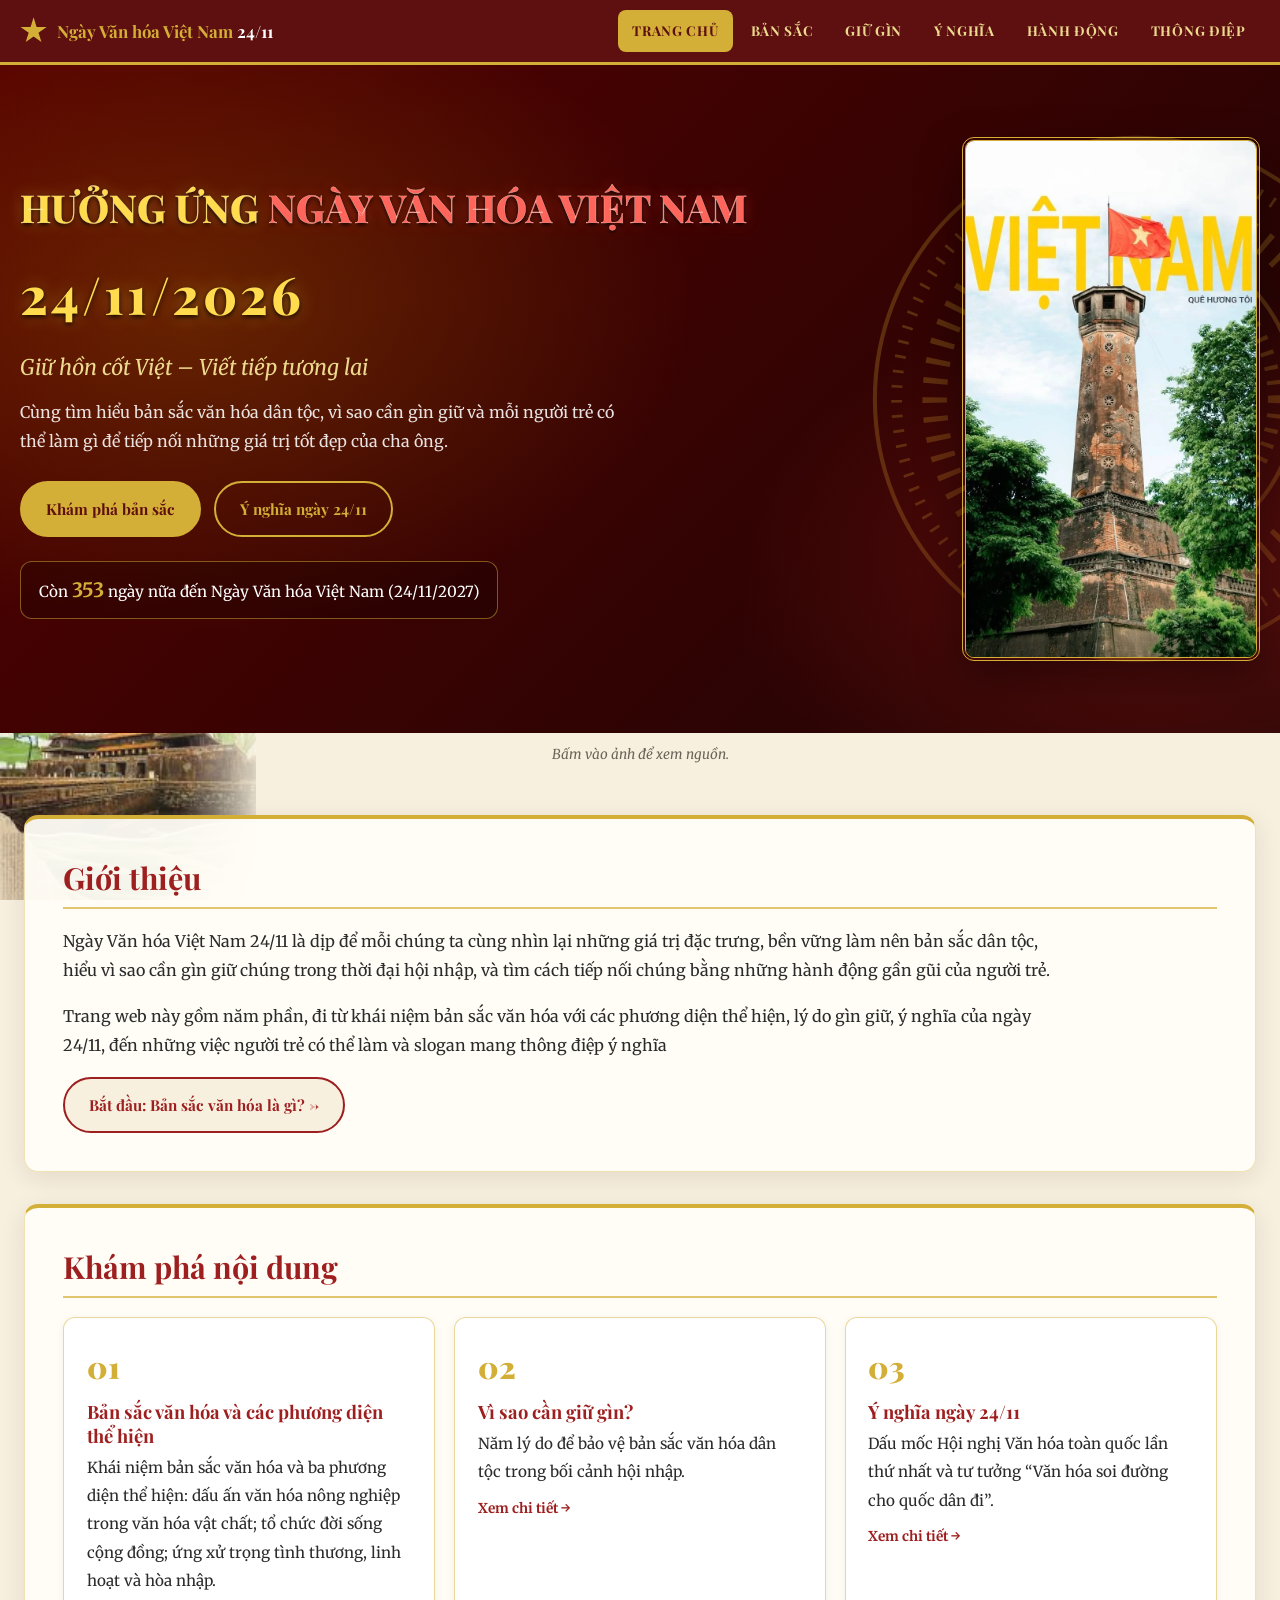
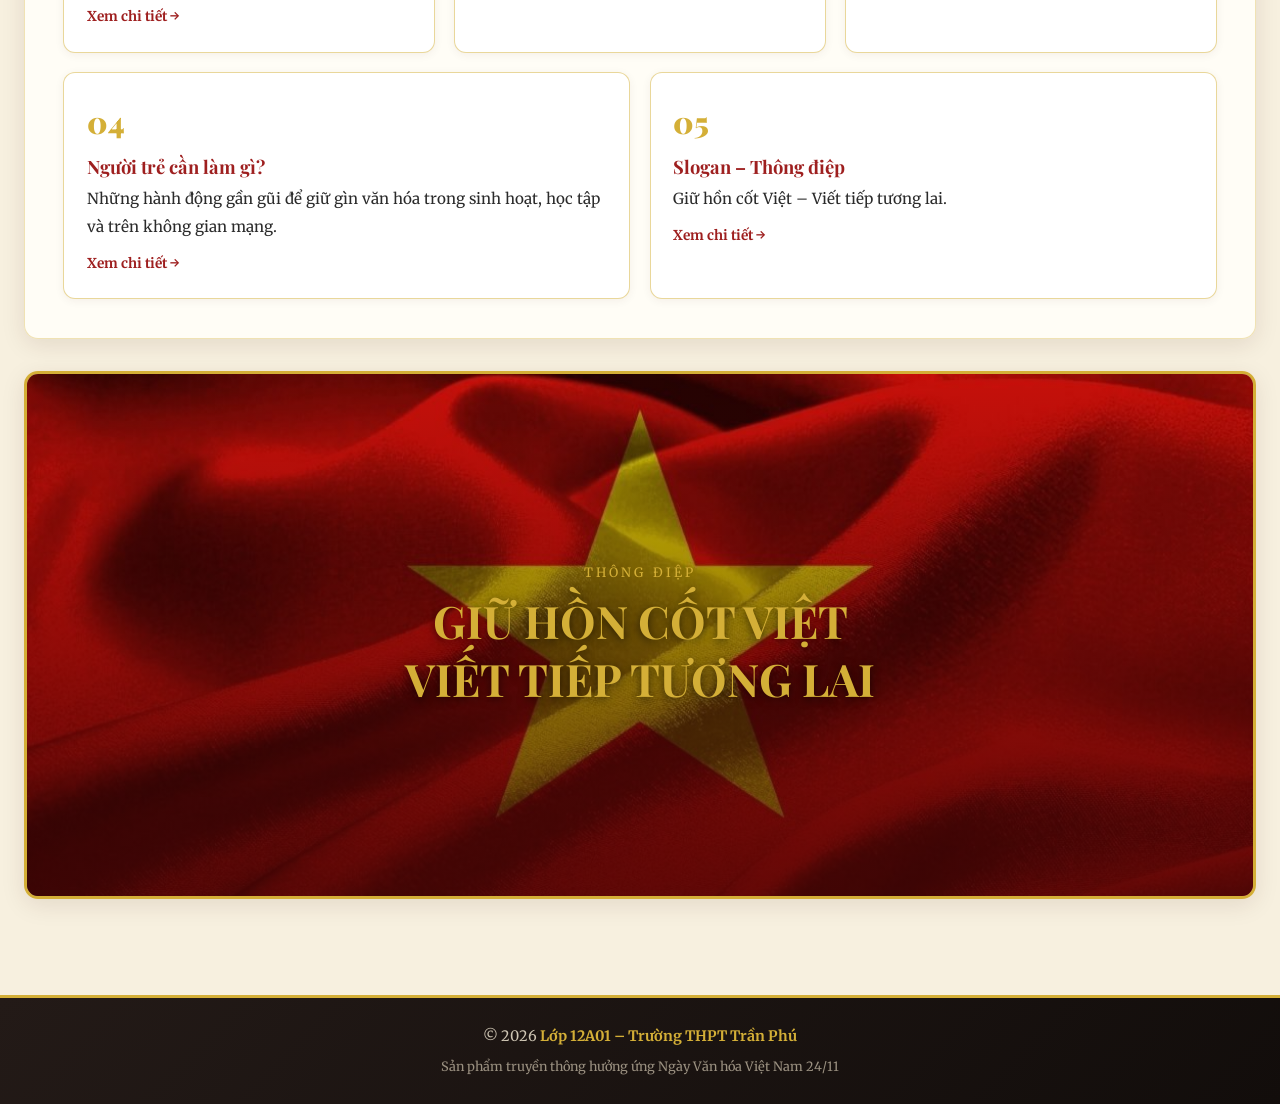
==== commit ef8d2950: "Add files via upload" ====
--- a/docs/index.html
+++ b/docs/index.html
@@ -43,8 +43,7 @@
         <section class="hero">
             <div class="hero-inner">
                 <div class="hero-text">
-                    <h1>HƯỞNG ỨNG</h1>
-                    <h1>NGÀY VĂN HÓA VIỆT NAM <span>24/11/2026</span></h1>
+                    <h1 class="hero-title"><span class="t-gold">HƯỞNG ỨNG</span> <span class="t-red">NGÀY VĂN HÓA VIỆT NAM</span> <span class="t-date">24/11/2026</span></h1>
                     <p class="hero-slogan">Giữ hồn cốt Việt – Viết tiếp tương lai</p>
                     <p class="hero-desc">Cùng tìm hiểu bản sắc văn hóa dân tộc, vì sao cần gìn giữ và mỗi người trẻ có thể làm gì để tiếp nối những giá trị tốt đẹp của cha ông.</p>
                     <div class="hero-actions">
@@ -53,18 +52,19 @@
                     </div>
                     <div class="countdown" id="countdown">Ngày Văn hóa Việt Nam – 24/11</div>
                 </div>
-                <figure class="hero-figure">
+                <figure class="hero-figure" data-no-caption>
                     <img src="media/image31.jpg" width="736" height="1309" alt="Cột cờ Hà Nội và dòng chữ Việt Nam quê hương tôi" fetchpriority="high">
                 </figure>
             </div>
         </section>
+        <p class="note hero-note">Bấm vào ảnh để xem nguồn.</p>
 
         <div class="wrap">
             <section class="panel reveal">
                 <h2>Giới thiệu</h2>
                 <div class="prose">
                     <p>Ngày Văn hóa Việt Nam 24/11 là dịp để mỗi chúng ta cùng nhìn lại những giá trị đặc trưng, bền vững làm nên bản sắc dân tộc, hiểu vì sao cần gìn giữ chúng trong thời đại hội nhập, và tìm cách tiếp nối chúng bằng những hành động gần gũi của người trẻ.</p>
-                    <p>Trang web này gồm năm phần, đi từ khái niệm bản sắc văn hóa, các phương diện thể hiện, lý do gìn giữ, ý nghĩa của ngày 24/11, đến những việc người trẻ có thể làm.</p>
+                    <p>Trang web này gồm năm phần, đi từ khái niệm bản sắc văn hóa với các phương diện thể hiện, lý do gìn giữ, ý nghĩa của ngày 24/11, đến những việc người trẻ có thể làm và slogan mang thông điệp ý nghĩa</p>
                 </div>
                 <p style="margin-top:1rem"><a class="btn btn-dark" href="ban-sac.html">Bắt đầu: Bản sắc văn hóa là gì? &rarr;</a></p>
             </section>
@@ -74,7 +74,7 @@
                 <div class="cards">
                     <a class="card" href="ban-sac.html">
                         <span class="num">01</span>
-                        <h3>Bản sắc văn hóa là gì?</h3>
+                        <h3>Bản sắc văn hóa và các phương diện thể hiện</h3>
                         <p>Khái niệm bản sắc văn hóa và ba phương diện thể hiện: dấu ấn văn hóa nông nghiệp trong văn hóa vật chất; tổ chức đời sống cộng đồng; ứng xử trọng tình thương, linh hoạt và hòa nhập.</p>
                         <span class="more">Xem chi tiết &rarr;</span>
                     </a>
@@ -105,7 +105,7 @@
                 </div>
             </section>
 
-            <div class="banner reveal">
+            <div class="banner reveal" data-no-caption>
                 <img src="media/image27.jpg" width="1200" height="675" alt="Quốc kỳ Việt Nam" loading="lazy" decoding="async">
                 <div class="banner-text">
                     <small>Thông điệp</small>
--- a/docs/style.css
+++ b/docs/style.css
@@ -4,7 +4,7 @@
    ========================================================= */
 
 :root {
-    --red: #8b1a1a;
+    --red: #9e1f1f;
     --red-dark: #5e0f0f;
     --gold: #d4af37;
     --gold-soft: #ecd98f;
@@ -73,7 +73,7 @@
 /* ---------- Header / Menu ---------- */
 .site-header {
     position: sticky; top: 0; z-index: 1000;
-    background: linear-gradient(135deg, var(--red), var(--red-dark));
+    background: linear-gradient(135deg, var(--red-dark), var(--red-dark));
     border-bottom: 3px solid var(--gold);
     transition: box-shadow .3s;
 }
@@ -135,21 +135,61 @@
 /* ---------- Hero trang chủ ---------- */
 .hero, .page-head {
     position: relative; overflow: hidden; color: #fff;
-    background: linear-gradient(135deg, var(--red) 0%, var(--red-dark) 100%);
+    /* Nền đỏ rượu sẫm (tối hơn header) để chữ đỏ và chữ vàng của tiêu đề nổi bật */
+    background: linear-gradient(135deg, #550000 0%, #1d0505 100%);
 }
 .hero::before, .page-head::before {
     content: ""; position: absolute; pointer-events: none;
     right: -8rem; top: 50%; width: 34rem; height: 34rem; transform: translateY(-50%);
     background: var(--drum) center / contain no-repeat; opacity: .13;
 }
+.hero::before {
+    z-index: 0; opacity: .22;
+    filter: brightness(1.12) saturate(1.08);
+    animation: drum-spin 140s linear infinite;   /* mặt trống đồng xoay rất chậm */
+}
+@keyframes drum-spin {
+    from { transform: translateY(-50%) rotate(0deg); }
+    to   { transform: translateY(-50%) rotate(360deg); }
+}
+/* Quầng sáng vàng và đỏ trôi nhẹ phía sau tiêu đề */
+.hero::after {
+    content: ""; position: absolute; inset: -20%; z-index: 0; pointer-events: none;
+    background:
+        radial-gradient(40% 50% at 25% 40%, rgba(255, 205, 0, .17), transparent 70%),
+        radial-gradient(35% 45% at 80% 70%, rgba(224, 36, 31, .30), transparent 70%);
+    animation: glow-drift 14s ease-in-out infinite alternate;
+}
+@keyframes glow-drift {
+    from { transform: translate3d(-3%, -2%, 0) scale(1); opacity: .8; }
+    to   { transform: translate3d(3%, 2%, 0) scale(1.08); opacity: 1; }
+}
 .hero { padding: clamp(2rem, 6vw, 4.5rem) 1.25rem; }
 .hero-inner {
-    position: relative; max-width: 80rem; margin: 0 auto;
-    display: grid; grid-template-columns: 1.25fr .75fr; align-items: center; gap: clamp(1.5rem, 4vw, 3rem);
+    position: relative; z-index: 1; max-width: 80rem; margin: 0 auto;
+    display: grid; grid-template-columns: 1.5fr .5fr; align-items: center; gap: clamp(1.5rem, 4vw, 3rem);
 }
 .eyebrow { color: var(--gold); text-transform: uppercase; letter-spacing: .2em; font-size: .85rem; margin-bottom: .5rem; }
-.hero h1 { font-size: clamp(2rem, 5.2vw, 3.6rem); color: #fff; }
-.hero h1 span { display: block; color: var(--gold); }
+/* Tiêu đề hero: "HƯỞNG ỨNG" vàng + "NGÀY VĂN HÓA VIỆT NAM" đỏ trên cùng một dòng, có vệt sáng chạy qua chữ */
+.hero-title {
+    font-size: clamp(1.3rem, 3vw, 2.9rem); line-height: 1.5;
+    font-weight: 800; letter-spacing: 0; white-space: nowrap;
+}
+.hero-title .t-gold {
+    color: #ffdb4d;
+    -webkit-text-stroke: .35px rgba(255, 244, 184, .8);
+    text-shadow: 0 2px 4px rgba(0, 0, 0, .85), 0 0 16px rgba(255, 219, 77, .35);
+}
+.hero-title .t-red {
+    color: #ff655b;
+    -webkit-text-stroke: .4px rgba(255, 225, 214, .75);
+    text-shadow: 0 2px 4px rgba(0, 0, 0, .9), 0 0 14px rgba(255, 65, 56, .42);
+}
+.hero-title .t-date {
+    display: block; margin-top: .35em; color: #ffdb4d;
+    font-size: 1.35em; letter-spacing: .06em;
+    text-shadow: 0 2px 5px rgba(0, 0, 0, .85), 0 0 18px rgba(255, 219, 77, .35);
+}
 .hero-slogan { margin: 1rem 0 .6rem; font-style: italic; color: var(--gold-soft); font-size: clamp(1.05rem, 2.2vw, 1.35rem); }
 .hero-desc { color: rgba(255, 255, 255, .88); max-width: 38rem; }
 .hero-actions { display: flex; flex-wrap: wrap; gap: .8rem; margin-top: 1.5rem; }
@@ -160,15 +200,23 @@
     font-size: .95rem;
 }
 .countdown b { color: var(--gold); font-size: 1.3em; }
-.hero-figure { justify-self: center; }
+.hero-figure { justify-self: center; position: relative; cursor: zoom-in; }
 .hero-figure img {
     width: auto; max-width: 100%; max-height: min(34rem, 70vh);
     border: 4px double var(--gold); border-radius: 12px;
     box-shadow: 0 18px 45px rgba(0, 0, 0, .4);
 }
+.hero-figure .gallery-caption {
+    position: absolute; left: 50%; bottom: .8rem; transform: translateX(-50%);
+    width: calc(100% - 1.5rem); border-radius: 8px;
+    background: rgba(20, 8, 6, .84);
+}
+.hero-figure .gallery-title { color: var(--gold-soft); }
+.hero-note { color: var(--gold-soft); }
 @media (max-width: 52rem) {
     .hero-inner { grid-template-columns: 1fr; text-align: center; }
     .hero-desc { margin-inline: auto; }
+    .hero h1 { margin-inline: auto; white-space: normal; }
     .hero-actions { justify-content: center; }
     .hero-figure { order: 2; }
     .hero-figure img { max-height: 26rem; }
@@ -184,7 +232,7 @@
 .btn:hover { transform: translateY(-2px); box-shadow: 0 6px 16px rgba(0, 0, 0, .25); }
 .btn-ghost { background: transparent; color: var(--gold); }
 .btn-ghost:hover { background: var(--gold); color: var(--red-dark); }
-.btn-dark { background: transparent; color: var(--red); border-color: var(--red); }
+.btn-dark { background: var(--paper); color: var(--red); border-color: var(--red); }   /* nền đặc để đọc rõ trên họa tiết */
 .btn-dark:hover { background: var(--red); color: var(--gold); }
 
 /* ---------- Đầu trang con ---------- */
@@ -233,14 +281,126 @@
 }
 .chips a:hover { background: var(--red); color: var(--gold); }
 
+.aspects-intro {
+    position: relative; isolation: isolate; overflow: hidden;
+    background: linear-gradient(125deg, #fffdf8 0%, #fff8e9 62%, #f8ead2 100%);
+}
+.aspects-intro::after {
+    content: ""; position: absolute; z-index: -1; top: -9rem; right: -5rem;
+    width: 19rem; aspect-ratio: 1; border: 1px solid rgba(212, 175, 55, .28);
+    border-radius: 50%; box-shadow: 0 0 0 1.8rem rgba(212, 175, 55, .07), 0 0 0 3.6rem rgba(212, 175, 55, .04);
+    pointer-events: none;
+}
+.aspects-kicker {
+    display: inline-flex; margin-bottom: .65rem; padding: .35rem .75rem;
+    border: 1px solid rgba(212, 175, 55, .55); border-radius: 999px;
+    background: rgba(255, 255, 255, .72); color: var(--red);
+    font-size: .75rem; font-weight: 700; letter-spacing: .12em; text-transform: uppercase;
+}
+.aspects-intro h2, .aspects-intro .prose, .aspect-links { position: relative; z-index: 1; }
+.aspect-links {
+    display: grid; grid-template-columns: repeat(3, minmax(0, 1fr));
+    gap: .9rem; margin-top: 1.4rem;
+}
+.aspect-links a {
+    display: grid; grid-template-columns: auto minmax(0, 1fr) auto; align-items: center;
+    gap: .75rem; min-height: 7rem; padding: 1rem;
+    border: 1px solid rgba(212, 175, 55, .55); border-radius: 14px;
+    background: rgba(255, 255, 255, .88); color: var(--red); text-decoration: none;
+    box-shadow: 0 4px 14px rgba(60, 20, 10, .08);
+    transition: transform .25s, box-shadow .25s, border-color .25s, background .25s;
+}
+.aspect-number {
+    display: grid; place-items: center; width: 2.8rem; height: 2.8rem;
+    border-radius: 50%; background: linear-gradient(145deg, var(--red), #6c1111);
+    color: var(--gold); font: 700 1.1rem 'Playfair Display', Georgia, serif;
+    box-shadow: 0 3px 8px rgba(94, 15, 15, .22);
+}
+.aspect-copy { display: grid; gap: .45rem; }
+.aspect-copy strong { font-size: .95rem; line-height: 1.45; }
+.aspect-copy small {
+    color: var(--muted); font-size: .72rem; font-weight: 700;
+    letter-spacing: .06em; text-transform: uppercase;
+}
+.aspect-arrow { color: var(--gold); font-size: 1.2rem; transition: transform .25s, color .25s; }
+.aspect-links a:hover {
+    transform: translateY(-3px); border-color: var(--gold); background: #fff;
+    box-shadow: 0 10px 24px rgba(60, 20, 10, .14);
+}
+.aspect-links a:hover .aspect-arrow { transform: translate(2px, -2px); color: var(--red); }
+.aspect-links a:focus-visible { outline: 3px solid var(--gold); outline-offset: 3px; }
+@media (max-width: 52rem) {
+    .aspect-links { grid-template-columns: 1fr; }
+    .aspect-links a { min-height: 5.4rem; }
+}
+
 .quote {
     border-left: 4px solid var(--red); border-radius: 0 10px 10px 0;
     background: linear-gradient(90deg, rgba(139, 26, 26, .07), transparent);
     padding: 1rem 1.4rem; margin: 1.3rem 0; font-style: italic;
 }
 
+/* ---------- Họa tiết trang trí đặt ở nền NGOÀI khung nội dung ---------- */
+/* Cố định theo màn hình, nằm sau mọi nội dung (z-index âm).
+   trangtri2 = góc trên phải · trangtri4 = góc trên trái · trangtri1 = góc dưới trái.
+   Chỉnh cỡ / độ đậm ở các biến dưới đây. */
+body {
+    --deco-top: 3.8rem;                               /* chừa chỗ cho thanh menu dính ở trên */
+    --deco2-size: clamp(16rem, 50vw, 62rem);          /* trangtri2 – trên phải */
+    --deco4-size: clamp(18rem, 58vw, 70rem);          /* trangtri4 – trên trái */
+    --deco1-width: clamp(9rem, 20vw, 18rem);          /* trangtri1 – dưới trái */
+}
+body::before {
+    content: ""; position: fixed; inset: 0; z-index: -1; pointer-events: none;
+    background-repeat: no-repeat;
+    background-image:
+        url("media/trangtri2.png"),
+        url("media/trangtri4.png");
+    background-position:
+        right -2rem top var(--deco-top),
+        left -2rem top var(--deco-top);
+    background-size:
+        var(--deco2-size) auto,
+        var(--deco4-size) auto;
+    opacity: .9;
+}
+/* trangtri1 là ảnh có nền giấy (không trong suốt) nên làm mờ dần viền để hòa vào nền */
+body::after {
+    content: ""; position: fixed; left: 0; bottom: 0; z-index: -1; pointer-events: none;
+    width: var(--deco1-width); aspect-ratio: 168 / 300;
+    background: url("media/trangtri1.png") center / cover no-repeat;
+    -webkit-mask-image: radial-gradient(ellipse 70% 70% at 35% 65%, #000 55%, transparent 100%);
+            mask-image: radial-gradient(ellipse 70% 70% at 35% 65%, #000 55%, transparent 100%);
+    opacity: .9;
+}
+/* Khung nội dung hơi trong để họa tiết nền thấp thoáng, vẫn đủ đậm để đọc chữ */
+.wrap > .panel { background: rgba(255, 253, 247, .95); }
+@media (max-width: 40rem) {
+    body { --deco-top: 3.4rem; --deco2-size: 78vw; --deco4-size: 90vw; --deco1-width: 7rem; }
+    body::before { opacity: .55; }
+    body::after  { opacity: .6; }
+}
+@media print { body::before, body::after { display: none; } }
+
 /* ---------- Thẻ ---------- */
-.cards { display: grid; grid-template-columns: repeat(auto-fit, minmax(min(100%, 17rem), 1fr)); gap: 1.2rem; margin-top: 1.2rem; }
+/* Lưới thẻ: hàng cuối luôn được kéo giãn cho đầy hàng, không bị trống ô
+   (5 thẻ = 3 + 2, 4 thẻ = 2 + 2, 7 thẻ = 3 + 3 + 1 rộng hết hàng...) */
+.cards { display: grid; grid-template-columns: 1fr; gap: 1.2rem; margin-top: 1.2rem; }
+@media (min-width: 36rem) {
+    .cards { grid-template-columns: repeat(6, 1fr); }
+    .card { grid-column: span 3; }
+}
+@media (min-width: 36rem) and (max-width: 55.99rem) {      /* máy tính bảng: 2 thẻ/hàng */
+    .card:last-child:nth-child(odd) { grid-column: span 6; }
+}
+@media (min-width: 56rem) {                                /* máy tính: 3 thẻ/hàng */
+    .card { grid-column: span 2; }
+    .card:last-child:nth-child(3n+1) { grid-column: span 6; }
+    .card:last-child:nth-child(3n+2),
+    .card:nth-last-child(2):nth-child(3n+1) { grid-column: span 3; }
+    .card:nth-child(1):nth-last-child(4), .card:nth-child(2):nth-last-child(3),
+    .card:nth-child(3):nth-last-child(2), .card:nth-child(4):nth-last-child(1) { grid-column: span 3; }   /* đúng 4 thẻ: 2 + 2 */
+}
 .card {
     position: relative; background: #fff; color: inherit; text-decoration: none;
     border: 1px solid rgba(212, 175, 55, .5); border-radius: 12px;
@@ -270,12 +430,18 @@
     flex: calc(var(--r) * 100) 1 calc(var(--r) * 11rem);
     max-width: calc(var(--r) * 26rem);
     min-width: 0; margin: 0; position: relative; overflow: hidden;
+    display: flex; flex-direction: column;
     border: 2px solid rgba(212, 175, 55, .65); border-radius: 10px;
     background: #eadfc6; box-shadow: 0 4px 14px rgba(60, 20, 10, .12);
     cursor: zoom-in;
 }
 .gallery.big figure { max-width: calc(var(--r) * 34rem); }
 .gallery figure img { width: 100%; height: auto; transition: transform .5s var(--ease); }
+.gallery-caption {
+    display: flex; flex: 1; flex-direction: column; align-items: center; justify-content: center;
+    gap: .2rem; padding: .6rem .75rem; background: var(--paper); text-align: center;
+}
+.gallery-title { color: var(--red-dark); font-weight: 700; line-height: 1.4; }
 .gallery figure::after {
     content: "⤢"; position: absolute; right: .5rem; bottom: .5rem;
     width: 1.9rem; height: 1.9rem; display: grid; place-items: center;
@@ -311,7 +477,7 @@
 .banner {
     position: relative; overflow: hidden; border-radius: var(--radius);
     aspect-ratio: 21 / 9; box-shadow: var(--shadow); border: 3px solid var(--gold);
-    margin-bottom: clamp(1.2rem, 3vw, 2rem);
+    margin: 0 0 clamp(1.2rem, 3vw, 2rem); cursor: zoom-in;
 }
 .banner img { width: 100%; height: 100%; object-fit: cover; }
 .banner::after { content: ""; position: absolute; inset: 0; background: linear-gradient(to top, rgba(60, 5, 5, .78), rgba(60, 5, 5, .25)); }
@@ -324,22 +490,66 @@
     font-family: 'Playfair Display', Georgia, serif; font-size: clamp(1.3rem, 4.2vw, 2.8rem);
     color: var(--gold); text-shadow: 0 2px 10px rgba(0, 0, 0, .6); line-height: 1.3; margin-top: .4rem;
 }
+.banner .gallery-caption {
+    position: absolute; z-index: 2; left: 50%; bottom: .8rem; transform: translateX(-50%);
+    width: calc(100% - 1.5rem); border-radius: 8px; background: rgba(20, 8, 6, .84);
+}
+.banner .gallery-title { color: var(--gold-soft); }
 @media (max-width: 40rem) { .banner { aspect-ratio: 4 / 3; } }
 
 .slogan-box {
-    text-align: center; color: #fff; border: 3px solid var(--gold); border-radius: var(--radius);
-    background: linear-gradient(135deg, var(--red), var(--red-dark));
-    padding: clamp(1.5rem, 5vw, 3rem); margin-bottom: clamp(1.2rem, 3vw, 2rem); box-shadow: var(--shadow);
+    text-align: center; color: #fff; border: 4px solid var(--gold); border-radius: calc(var(--radius) + 4px);
+    background: radial-gradient(ellipse 70% 90% at 50% 45%, #b3262a 0%, #7d1316 55%, #4a0a0c 100%);
+    padding: clamp(2.2rem, 7vw, 4.5rem) clamp(1rem, 4vw, 3rem);
+    margin-bottom: clamp(1.2rem, 3vw, 2rem);
+    /* viền kép vàng + bóng đổ lớn để khung nổi hẳn lên khỏi nền */
+    box-shadow: inset 0 0 0 7px rgba(74, 10, 12, .9), inset 0 0 0 9px rgba(212, 175, 55, .85),
+                0 22px 55px rgba(94, 15, 15, .5), 0 0 40px rgba(212, 175, 55, .35);
     position: relative; overflow: hidden;
 }
-.slogan-box::before { content: ""; position: absolute; inset: 0; background: var(--drum) center / auto 160% no-repeat; opacity: .1; }
-.slogan-box > * { position: relative; }
-.slogan-box small { color: var(--gold-soft); letter-spacing: .25em; text-transform: uppercase; font-size: .8rem; }
+/* mặt trống đồng xoay chậm phía sau chữ */
+.slogan-box::before {
+    content: ""; position: absolute; left: 50%; top: 50%; width: 46rem; height: 46rem; max-width: 140%;
+    background: var(--drum) center / contain no-repeat; opacity: .16; pointer-events: none;
+    transform: translate(-50%, -50%); animation: slogan-drum 120s linear infinite;
+}
+@keyframes slogan-drum { to { transform: translate(-50%, -50%) rotate(360deg); } }
+/* vệt sáng quét ngang khung */
+.slogan-box::after {
+    content: ""; position: absolute; inset: 0; pointer-events: none;
+    background: linear-gradient(105deg, transparent 40%, rgba(255, 240, 180, .22) 50%, transparent 60%);
+    transform: translateX(-100%); animation: slogan-sweep 6s ease-in-out infinite;
+}
+@keyframes slogan-sweep { 0%, 55% { transform: translateX(-100%); } 100% { transform: translateX(100%); } }
+.slogan-box > * { position: relative; z-index: 1; }
+.slogan-box small {
+    display: inline-flex; align-items: center; gap: .8rem;
+    color: #fff1c2; letter-spacing: .28em; text-transform: uppercase; font-weight: 700;
+    font-size: clamp(.72rem, 2.4vw, .95rem);
+}
+.slogan-box small::before, .slogan-box small::after { content: "★"; color: var(--gold); font-size: 1.2em; letter-spacing: 0; }
 .slogan-box strong {
-    display: block; margin-top: .6rem; color: var(--gold);
-    font-family: 'Playfair Display', Georgia, serif; font-size: clamp(1.5rem, 5vw, 3.2rem); line-height: 1.3;
-}
-
+    display: block; margin-top: .9rem; color: #ffe16a;
+    font-family: 'Playfair Display', Georgia, serif; font-weight: 700;
+    font-size: clamp(1.5rem, 5.2vw, 3.8rem); line-height: 1.5; letter-spacing: 0;
+    text-shadow: 0 3px 4px rgba(0, 0, 0, .65), 0 0 14px rgba(255, 213, 74, .35);
+}
+.slogan-box strong::after {
+    content: ""; display: block; width: min(14rem, 50%); height: 3px; margin: 1.2rem auto 0;
+    background: linear-gradient(90deg, transparent, var(--gold), transparent);
+}
+/* ---------- Nguồn tham khảo ---------- */
+.checks a, .ref-list a, .src a { color: var(--red); overflow-wrap: anywhere; }
+.panel p.src { margin-top: .9rem; font-size: .85rem; line-height: 1.7; color: var(--muted); }
+.src strong { color: var(--red); }
+.ref-list { list-style: none; counter-reset: ref; display: grid; gap: .8rem; margin-top: .6rem; }
+.ref-list li { counter-increment: ref; position: relative; padding-left: 2.4rem; }
+.ref-list li::before {
+    content: counter(ref); position: absolute; left: 0; top: .15em;
+    width: 1.6rem; height: 1.6rem; display: grid; place-items: center; border-radius: 50%;
+    background: var(--red); color: var(--gold);
+    font-family: 'Playfair Display', Georgia, serif; font-weight: 700; font-size: .8rem; line-height: 1;
+}
 /* ---------- Chuyển trang ---------- */
 .pager { display: flex; justify-content: space-between; flex-wrap: wrap; gap: .8rem; margin-top: .5rem; }
 
@@ -368,14 +578,19 @@
 .lightbox {
     position: fixed; inset: 0; z-index: 3000; display: none;
     align-items: center; justify-content: center;
-    background: rgba(20, 8, 6, .93); padding: 3.5rem 1rem 3rem;
+    background: rgba(20, 8, 6, .93); padding: 3.5rem 1rem 5.5rem;
 }
 .lightbox.open { display: flex; }
-.lightbox img {
+.lightbox > img {
     width: auto; height: auto; max-width: 100%;
-    max-height: calc(100vh - 7rem); max-height: calc(100dvh - 7rem);
+    max-height: calc(100vh - 12rem); max-height: calc(100dvh - 12rem);
     object-fit: contain; border: 3px solid var(--gold); border-radius: 6px; background: #000;
 }
+.lb-details {
+    position: absolute; left: 50%; bottom: 2.7rem; transform: translateX(-50%);
+    width: calc(100% - 9rem); text-align: center; display: grid; gap: .25rem;
+}
+.lb-caption { color: var(--gold-soft); font-weight: 700; }
 .lb-btn {
     position: absolute; width: 3rem; height: 3rem; border-radius: 50%; cursor: pointer;
     background: rgba(94, 15, 15, .85); color: var(--gold); border: 2px solid var(--gold);
@@ -386,6 +601,11 @@
 .lb-close { top: .8rem; right: .8rem; }
 .lb-prev { left: .8rem; top: 50%; transform: translateY(-50%); }
 .lb-next { right: .8rem; top: 50%; transform: translateY(-50%); }
+.lb-sources { display: grid; gap: .25rem; }
+.lb-sources:empty { display: none; }
+.lb-src {
+    color: var(--gold-soft); font-size: .8rem; text-decoration: underline; overflow-wrap: anywhere;
+}
 .lb-count { position: absolute; bottom: .9rem; left: 0; right: 0; text-align: center; color: var(--gold-soft); font-size: .9rem; }
 @media (max-width: 40rem) {
     .lb-prev, .lb-next { top: auto; bottom: .6rem; transform: none; width: 2.6rem; height: 2.6rem; }
@@ -398,6 +618,7 @@
 
 @media (prefers-reduced-motion: reduce) {
     html { scroll-behavior: auto; }
+    .hero::before, .hero::after, .hero-title span, .slogan-box::before, .slogan-box::after, .slogan-box strong { animation: none !important; }
     *, *::before, *::after { animation-duration: .01ms !important; transition-duration: .01ms !important; }
     .js .reveal { opacity: 1; transform: none; }
 }
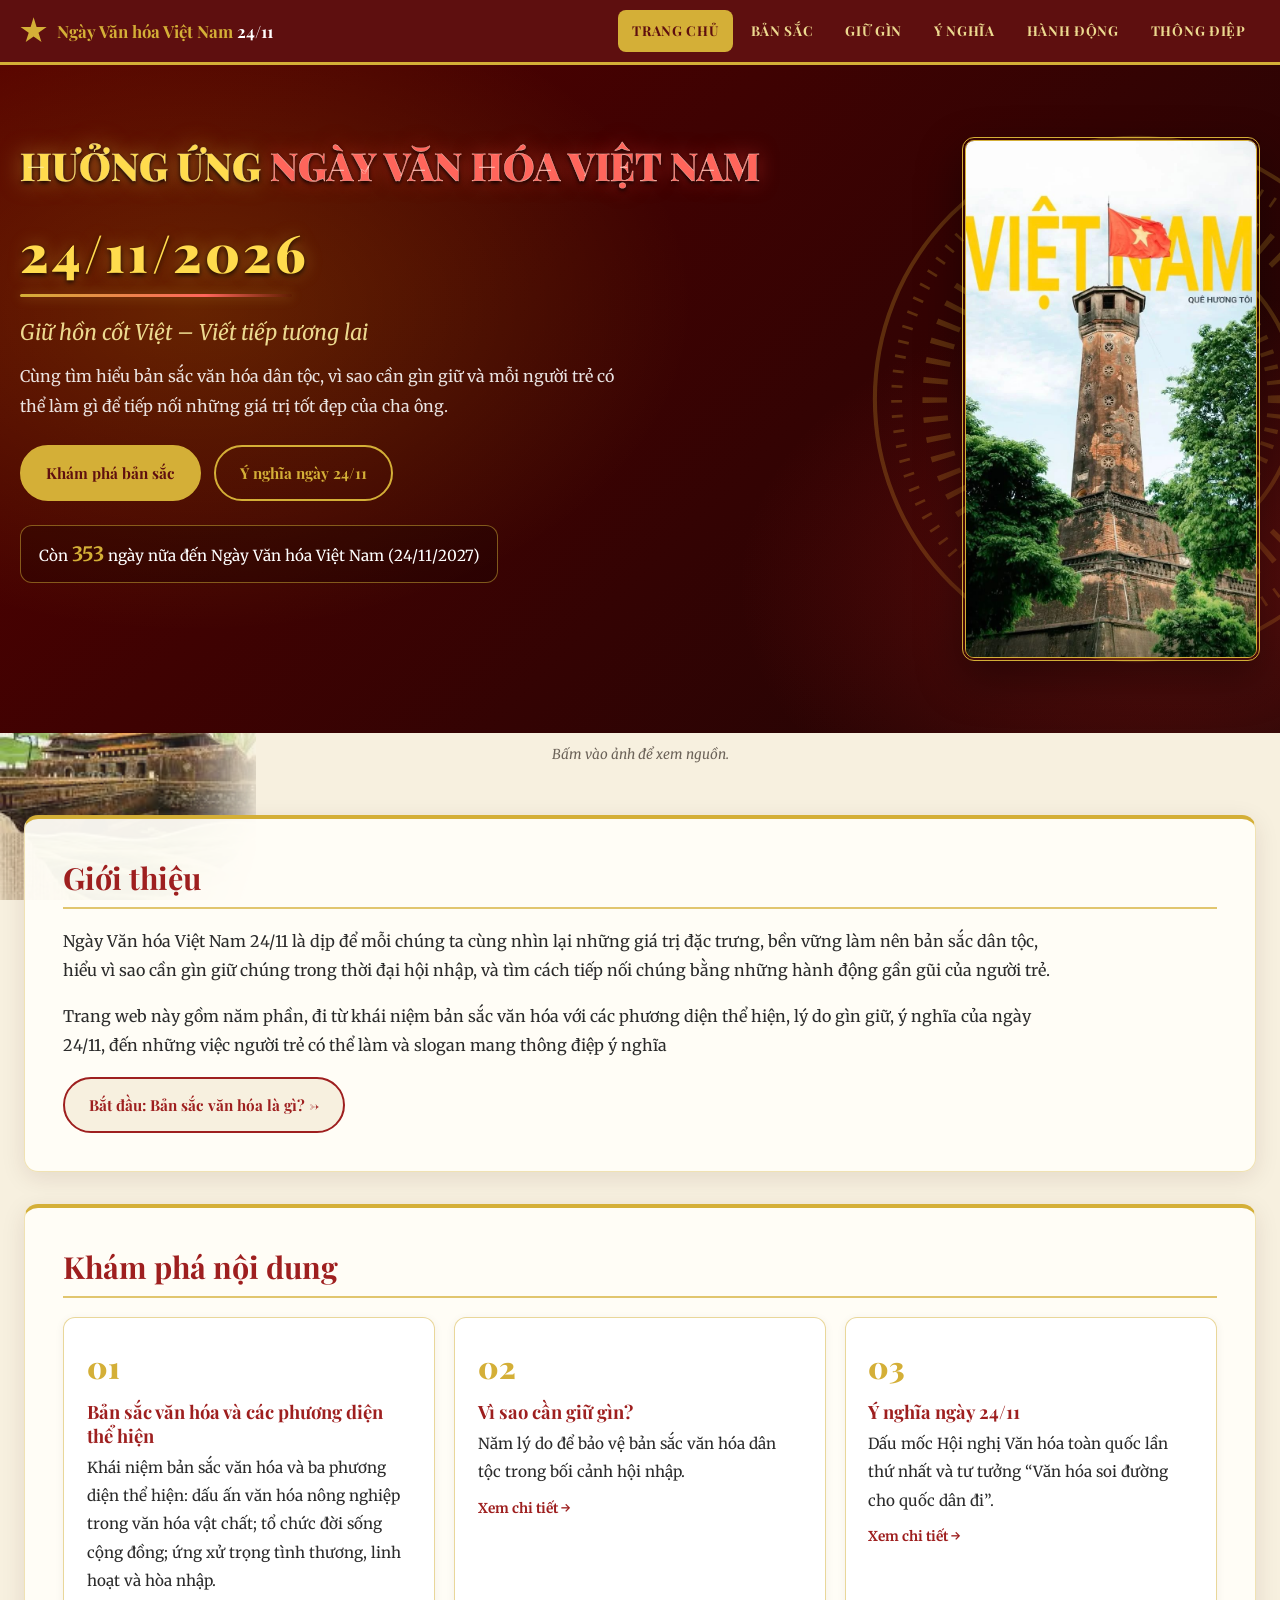
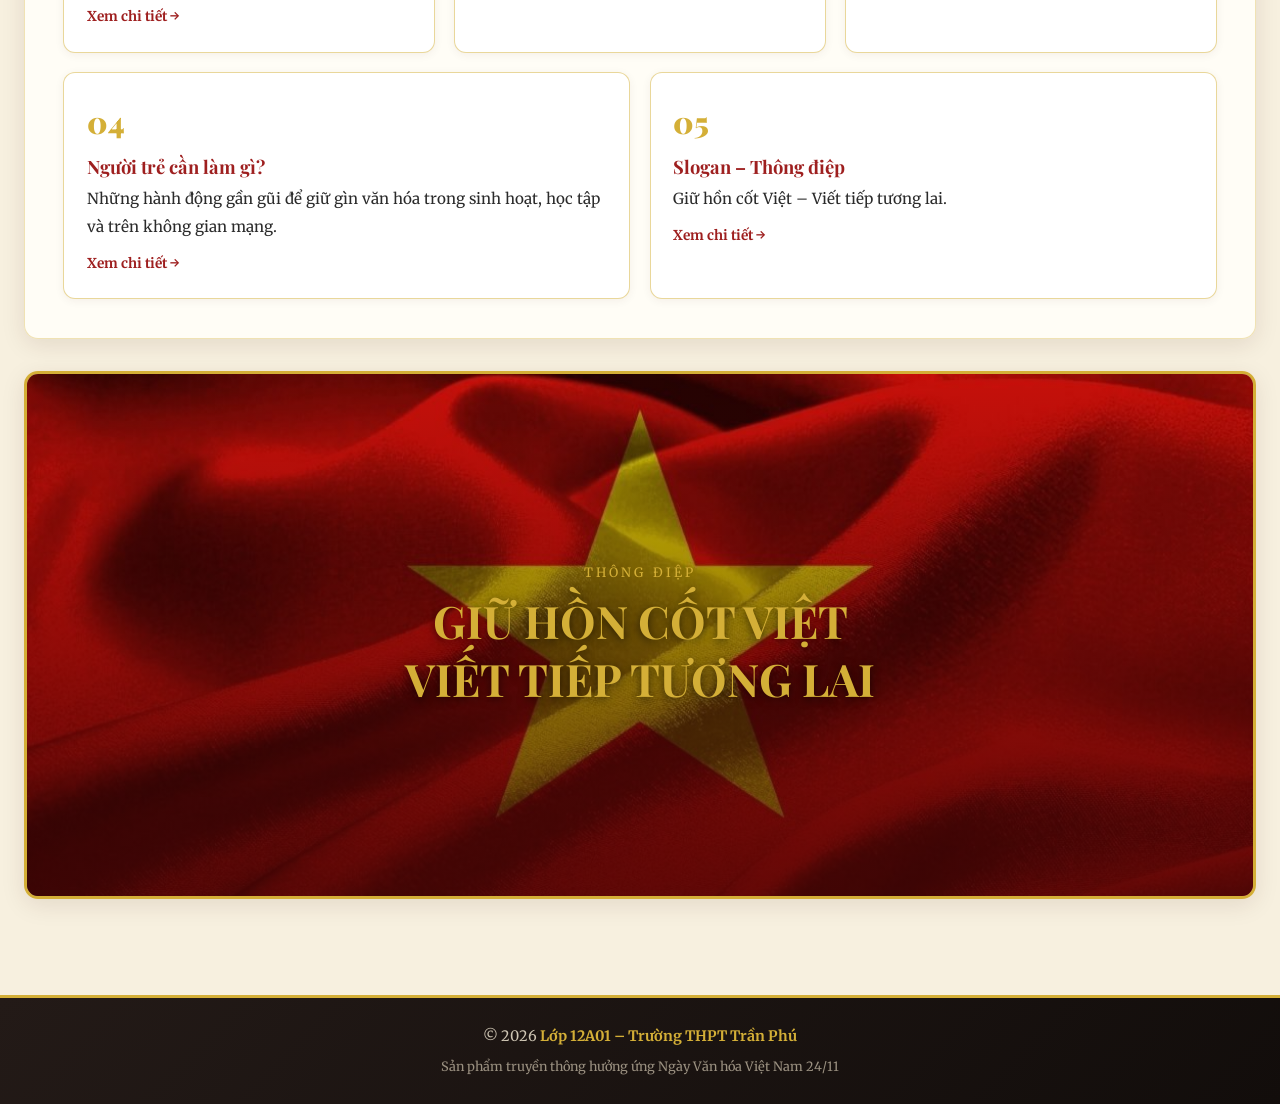
==== commit 1840bc1e: "Add files via upload" ====
--- a/docs/index.html
+++ b/docs/index.html
@@ -43,6 +43,7 @@
         <section class="hero">
             <div class="hero-inner">
                 <div class="hero-text">
+                    <span class="culture-day-badge" id="culture-day-badge" hidden>Hôm nay 24/11</span>
                     <h1 class="hero-title"><span class="t-gold">HƯỞNG ỨNG</span> <span class="t-red">NGÀY VĂN HÓA VIỆT NAM</span> <span class="t-date">24/11/2026</span></h1>
                     <p class="hero-slogan">Giữ hồn cốt Việt – Viết tiếp tương lai</p>
                     <p class="hero-desc">Cùng tìm hiểu bản sắc văn hóa dân tộc, vì sao cần gìn giữ và mỗi người trẻ có thể làm gì để tiếp nối những giá trị tốt đẹp của cha ông.</p>
@@ -51,9 +52,10 @@
                         <a class="btn btn-ghost" href="y-nghia.html">Ý nghĩa ngày 24/11</a>
                     </div>
                     <div class="countdown" id="countdown">Ngày Văn hóa Việt Nam – 24/11</div>
+                    <p class="culture-day-message" id="culture-day-message" hidden>Mỗi giá trị văn hóa được gìn giữ hôm nay là một di sản cho mai sau. Chúc mừng Ngày Văn hóa Việt Nam!</p>
                 </div>
                 <figure class="hero-figure" data-no-caption>
-                    <img src="media/image31.jpg" width="736" height="1309" alt="Cột cờ Hà Nội và dòng chữ Việt Nam quê hương tôi" fetchpriority="high">
+                    <img src="media/image31.jpg" width="736" height="1309" alt="Cột cờ Hà Nội" fetchpriority="high">
                 </figure>
             </div>
         </section>
--- a/docs/style.css
+++ b/docs/style.css
@@ -167,23 +167,30 @@
 .hero { padding: clamp(2rem, 6vw, 4.5rem) 1.25rem; }
 .hero-inner {
     position: relative; z-index: 1; max-width: 80rem; margin: 0 auto;
-    display: grid; grid-template-columns: 1.5fr .5fr; align-items: center; gap: clamp(1.5rem, 4vw, 3rem);
+    display: grid; grid-template-columns: 1.5fr .5fr; align-items: start; gap: clamp(1.5rem, 4vw, 3rem);
 }
 .eyebrow { color: var(--gold); text-transform: uppercase; letter-spacing: .2em; font-size: .85rem; margin-bottom: .5rem; }
 /* Tiêu đề hero: "HƯỞNG ỨNG" vàng + "NGÀY VĂN HÓA VIỆT NAM" đỏ trên cùng một dòng, có vệt sáng chạy qua chữ */
 .hero-title {
+    position: relative;
     font-size: clamp(1.3rem, 3vw, 2.9rem); line-height: 1.5;
-    font-weight: 800; letter-spacing: 0; white-space: nowrap;
+    font-weight: 900; letter-spacing: 0; white-space: nowrap;
+}
+.hero-title::after {
+    content: ""; display: block; width: clamp(7rem, 48%, 17rem); height: 3px; margin-top: .2rem;
+    border-radius: 999px;
+    background: linear-gradient(90deg, var(--gold), #ff655b 68%, transparent);
+    box-shadow: 0 0 12px rgba(255, 219, 77, .35);
 }
 .hero-title .t-gold {
     color: #ffdb4d;
     -webkit-text-stroke: .35px rgba(255, 244, 184, .8);
-    text-shadow: 0 2px 4px rgba(0, 0, 0, .85), 0 0 16px rgba(255, 219, 77, .35);
+    text-shadow: 0 2px 4px rgba(0, 0, 0, .9), 0 0 22px rgba(255, 219, 77, .5);
 }
 .hero-title .t-red {
     color: #ff655b;
-    -webkit-text-stroke: .4px rgba(255, 225, 214, .75);
-    text-shadow: 0 2px 4px rgba(0, 0, 0, .9), 0 0 14px rgba(255, 65, 56, .42);
+    -webkit-text-stroke: .4px rgba(255, 225, 214, .85);
+    text-shadow: 0 2px 4px rgba(0, 0, 0, .95), 0 0 20px rgba(255, 65, 56, .55);
 }
 .hero-title .t-date {
     display: block; margin-top: .35em; color: #ffdb4d;
@@ -200,6 +207,40 @@
     font-size: .95rem;
 }
 .countdown b { color: var(--gold); font-size: 1.3em; }
+.countdown.is-culture-day {
+    border-color: var(--gold); background: rgba(212, 175, 55, .16);
+    color: #fff1c2; box-shadow: 0 0 20px rgba(255, 219, 77, .28);
+}
+.countdown.is-culture-day b { color: #ffe16a; }
+.culture-day-badge[hidden], .culture-day-message[hidden] { display: none; }
+.culture-day-badge {
+    display: inline-flex; align-items: center; gap: .5rem; margin-bottom: .7rem;
+    padding: .4rem .8rem; border: 1px solid rgba(255, 219, 77, .72); border-radius: 999px;
+    background: rgba(255, 219, 77, .12); color: #ffe16a;
+    font-size: .78rem; font-weight: 800; letter-spacing: .12em; text-transform: uppercase;
+    box-shadow: 0 0 16px rgba(255, 219, 77, .2);
+}
+.culture-day-badge::before, .culture-day-badge::after {
+    content: ""; width: .38rem; height: .38rem; flex: 0 0 .38rem;
+    border-radius: 50%; background: var(--gold); box-shadow: 0 0 8px rgba(255, 219, 77, .7);
+}
+.culture-day-message {
+    max-width: 38rem; margin: .8rem 0 0; padding: .7rem 1rem;
+    border-left: 3px solid var(--gold); border-radius: 0 10px 10px 0;
+    background: rgba(0, 0, 0, .2); color: #fff1c2; line-height: 1.6;
+}
+.culture-day-confetti {
+    position: fixed; inset: 0; z-index: 800; overflow: hidden; pointer-events: none;
+}
+.culture-day-confetti__piece {
+    position: absolute; top: -1rem; width: 7px; height: 12px; border-radius: 2px; opacity: 0;
+    animation: culture-confetti-fall 2.3s ease-out var(--delay, 0s) forwards;
+}
+@keyframes culture-confetti-fall {
+    0% { transform: translate3d(0, -2vh, 0) rotate(0deg); opacity: 0; }
+    12% { opacity: .9; }
+    100% { transform: translate3d(var(--drift), 105vh, 0) rotate(650deg); opacity: 0; }
+}
 .hero-figure { justify-self: center; position: relative; cursor: zoom-in; }
 .hero-figure img {
     width: auto; max-width: 100%; max-height: min(34rem, 70vh);
@@ -217,6 +258,7 @@
     .hero-inner { grid-template-columns: 1fr; text-align: center; }
     .hero-desc { margin-inline: auto; }
     .hero h1 { margin-inline: auto; white-space: normal; }
+    .hero-title::after { margin-inline: auto; }
     .hero-actions { justify-content: center; }
     .hero-figure { order: 2; }
     .hero-figure img { max-height: 26rem; }
@@ -514,6 +556,13 @@
     transform: translate(-50%, -50%); animation: slogan-drum 120s linear infinite;
 }
 @keyframes slogan-drum { to { transform: translate(-50%, -50%) rotate(360deg); } }
+.culture-day .slogan-box::before {
+    animation: slogan-drum 120s linear infinite, culture-drum-glow 6s ease-in-out infinite;
+}
+@keyframes culture-drum-glow {
+    0%, 100% { opacity: .15; filter: drop-shadow(0 0 0 rgba(255, 219, 77, 0)); }
+    50% { opacity: .24; filter: drop-shadow(0 0 14px rgba(255, 219, 77, .55)); }
+}
 /* vệt sáng quét ngang khung */
 .slogan-box::after {
     content: ""; position: absolute; inset: 0; pointer-events: none;
@@ -603,6 +652,8 @@
 .lb-next { right: .8rem; top: 50%; transform: translateY(-50%); }
 .lb-sources { display: grid; gap: .25rem; }
 .lb-sources:empty { display: none; }
+.lb-source-row { display: flex; flex-wrap: wrap; align-items: baseline; justify-content: center; gap: .3rem; text-align: center; }
+.lb-source-label { color: var(--gold-soft); font-size: .8rem; font-weight: 700; }
 .lb-src {
     color: var(--gold-soft); font-size: .8rem; text-decoration: underline; overflow-wrap: anywhere;
 }
@@ -618,7 +669,8 @@
 
 @media (prefers-reduced-motion: reduce) {
     html { scroll-behavior: auto; }
-    .hero::before, .hero::after, .hero-title span, .slogan-box::before, .slogan-box::after, .slogan-box strong { animation: none !important; }
+    .hero::before, .hero::after, .hero-title span, .culture-day-confetti__piece,
+    .slogan-box::before, .slogan-box::after, .slogan-box strong { animation: none !important; }
     *, *::before, *::after { animation-duration: .01ms !important; transition-duration: .01ms !important; }
     .js .reveal { opacity: 1; transform: none; }
 }
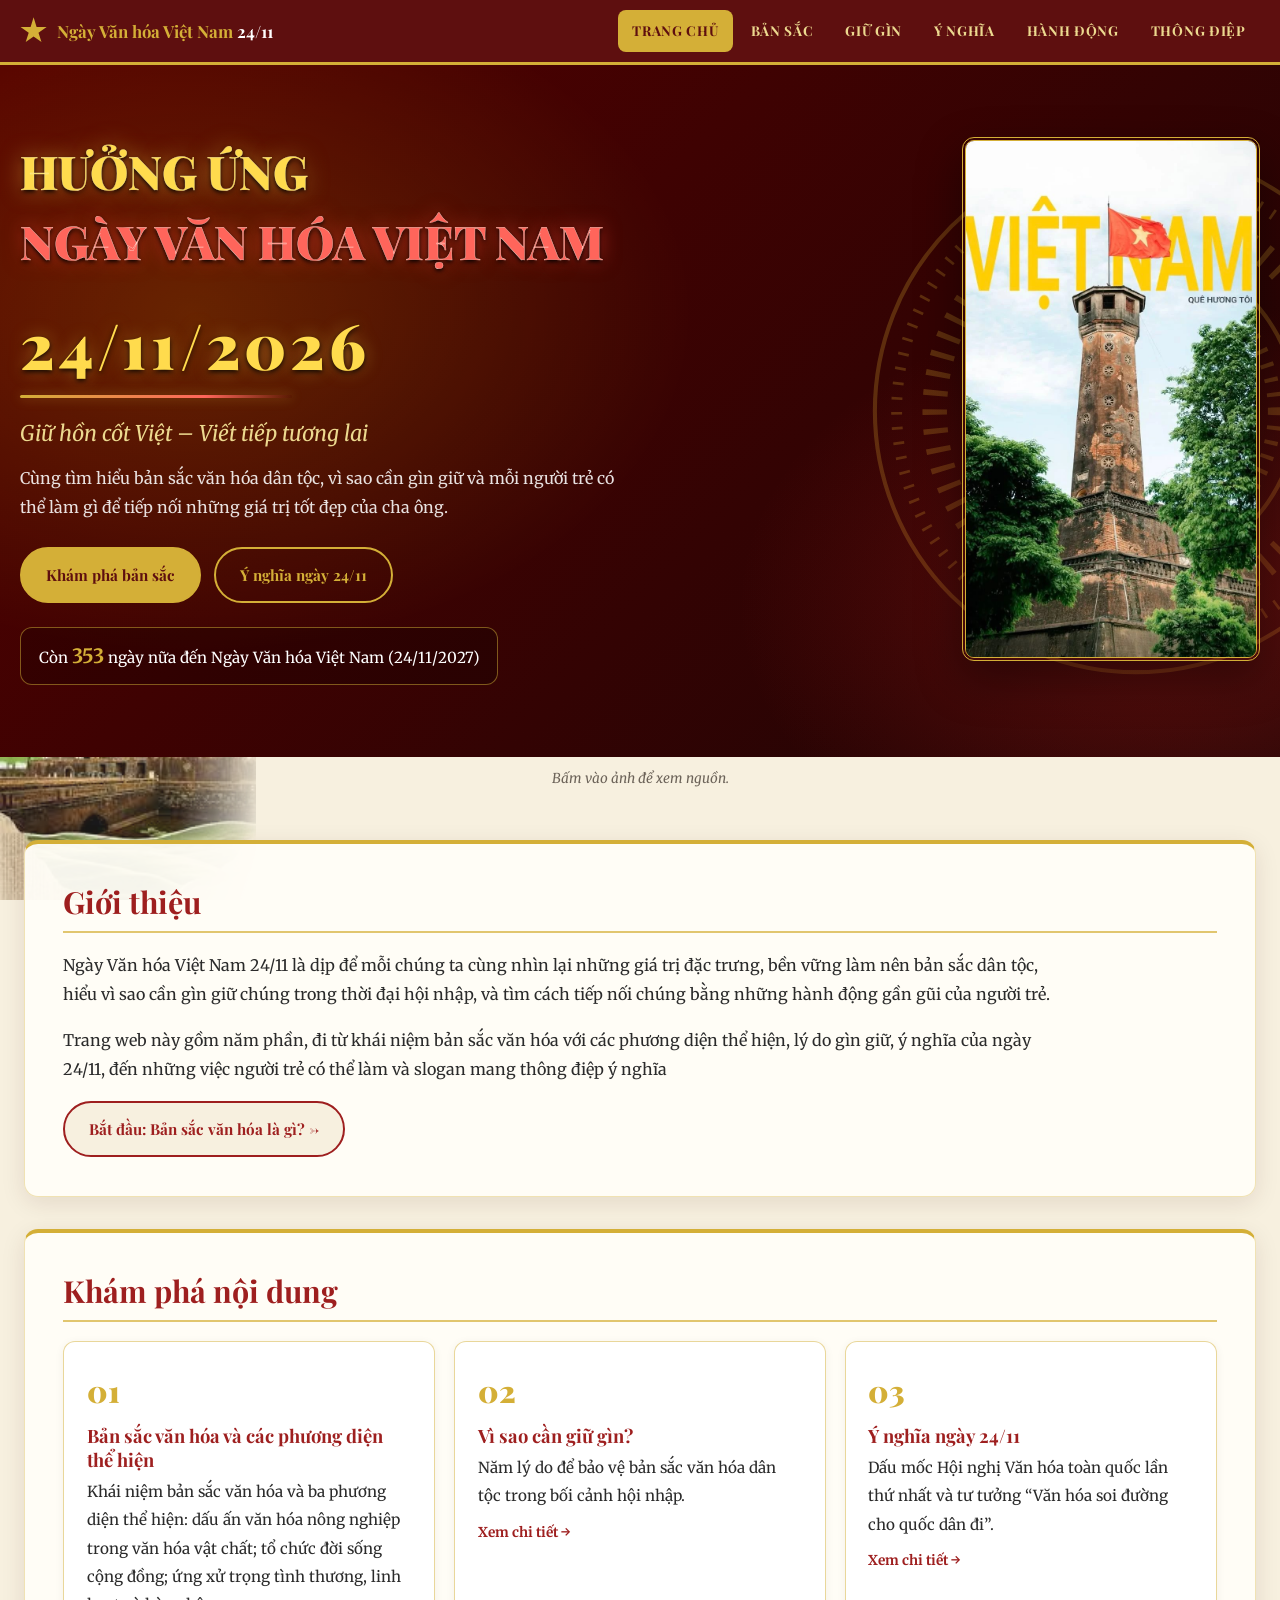
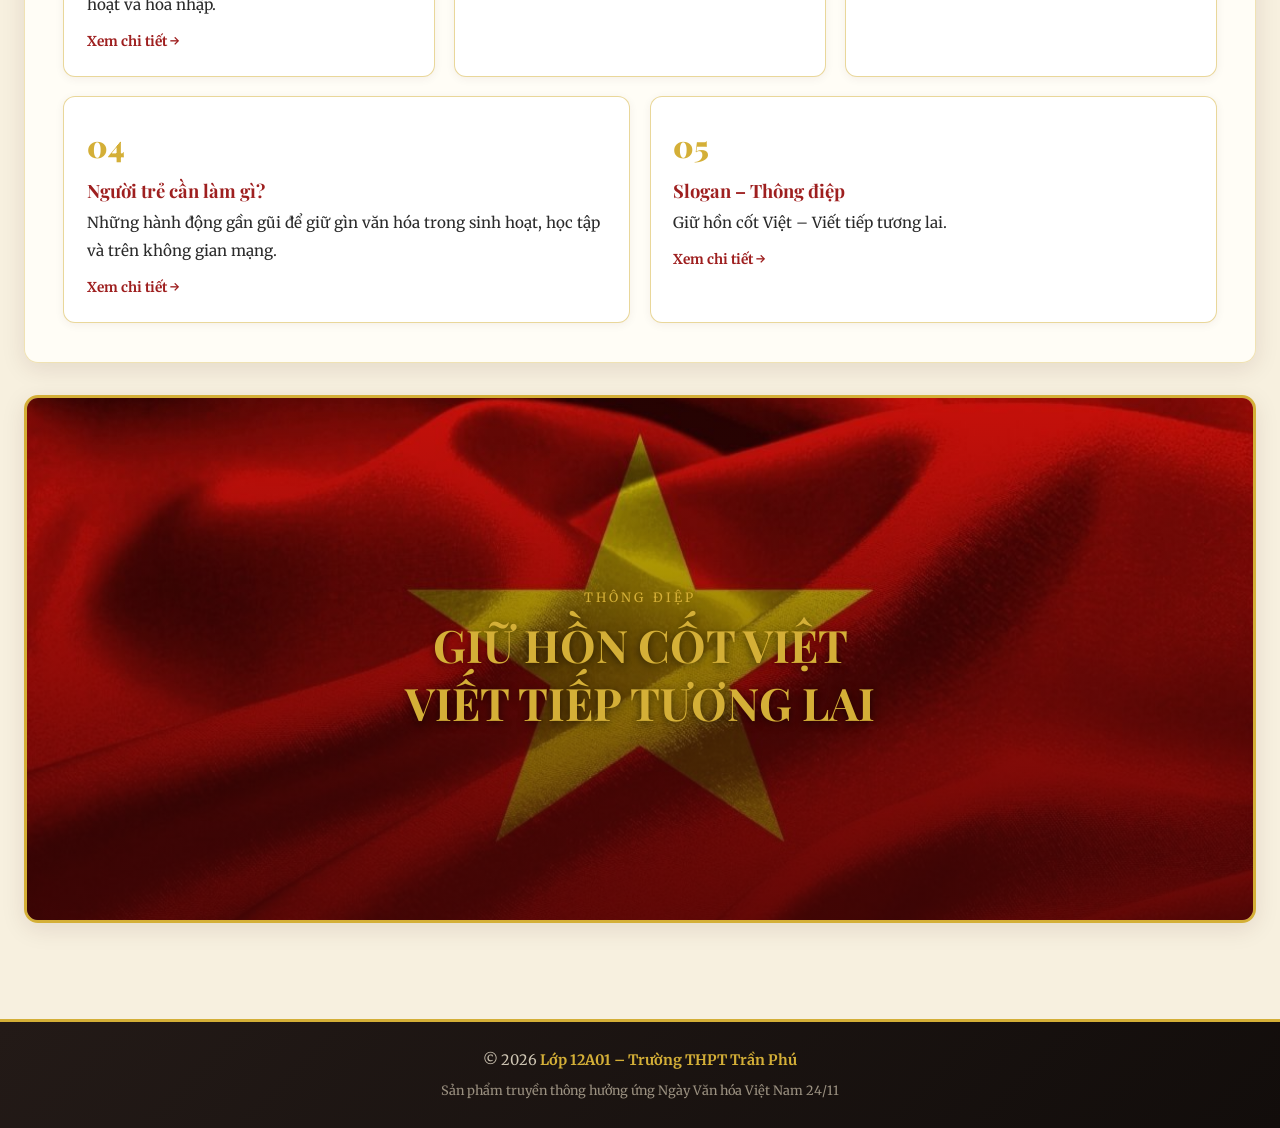
==== commit 827eb885: "Add files via upload" ====
--- a/docs/index.html
+++ b/docs/index.html
@@ -44,7 +44,7 @@
             <div class="hero-inner">
                 <div class="hero-text">
                     <span class="culture-day-badge" id="culture-day-badge" hidden>Hôm nay 24/11</span>
-                    <h1 class="hero-title"><span class="t-gold">HƯỞNG ỨNG</span> <span class="t-red">NGÀY VĂN HÓA VIỆT NAM</span> <span class="t-date">24/11/2026</span></h1>
+                    <h1 class="hero-title"><span class="t-gold">HƯỞNG ỨNG</span><span class="t-red">NGÀY VĂN HÓA VIỆT NAM</span> <span class="t-date">24/11/2026</span></h1>
                     <p class="hero-slogan">Giữ hồn cốt Việt – Viết tiếp tương lai</p>
                     <p class="hero-desc">Cùng tìm hiểu bản sắc văn hóa dân tộc, vì sao cần gìn giữ và mỗi người trẻ có thể làm gì để tiếp nối những giá trị tốt đẹp của cha ông.</p>
                     <div class="hero-actions">
--- a/docs/style.css
+++ b/docs/style.css
@@ -170,11 +170,14 @@
     display: grid; grid-template-columns: 1.5fr .5fr; align-items: start; gap: clamp(1.5rem, 4vw, 3rem);
 }
 .eyebrow { color: var(--gold); text-transform: uppercase; letter-spacing: .2em; font-size: .85rem; margin-bottom: .5rem; }
-/* Tiêu đề hero: "HƯỞNG ỨNG" vàng + "NGÀY VĂN HÓA VIỆT NAM" đỏ trên cùng một dòng, có vệt sáng chạy qua chữ */
+/* Tiêu đề hero: hai cụm chữ trên hai dòng riêng, có vệt sáng chạy qua chữ */
 .hero-title {
     position: relative;
-    font-size: clamp(1.3rem, 3vw, 2.9rem); line-height: 1.5;
-    font-weight: 900; letter-spacing: 0; white-space: nowrap;
+    font-size: clamp(.7rem, 5.5vw, 2.9rem); line-height: 1.5;
+    font-weight: 900; letter-spacing: 0;
+}
+.hero-title .t-gold, .hero-title .t-red {
+    display: block; white-space: nowrap;
 }
 .hero-title::after {
     content: ""; display: block; width: clamp(7rem, 48%, 17rem); height: 3px; margin-top: .2rem;
